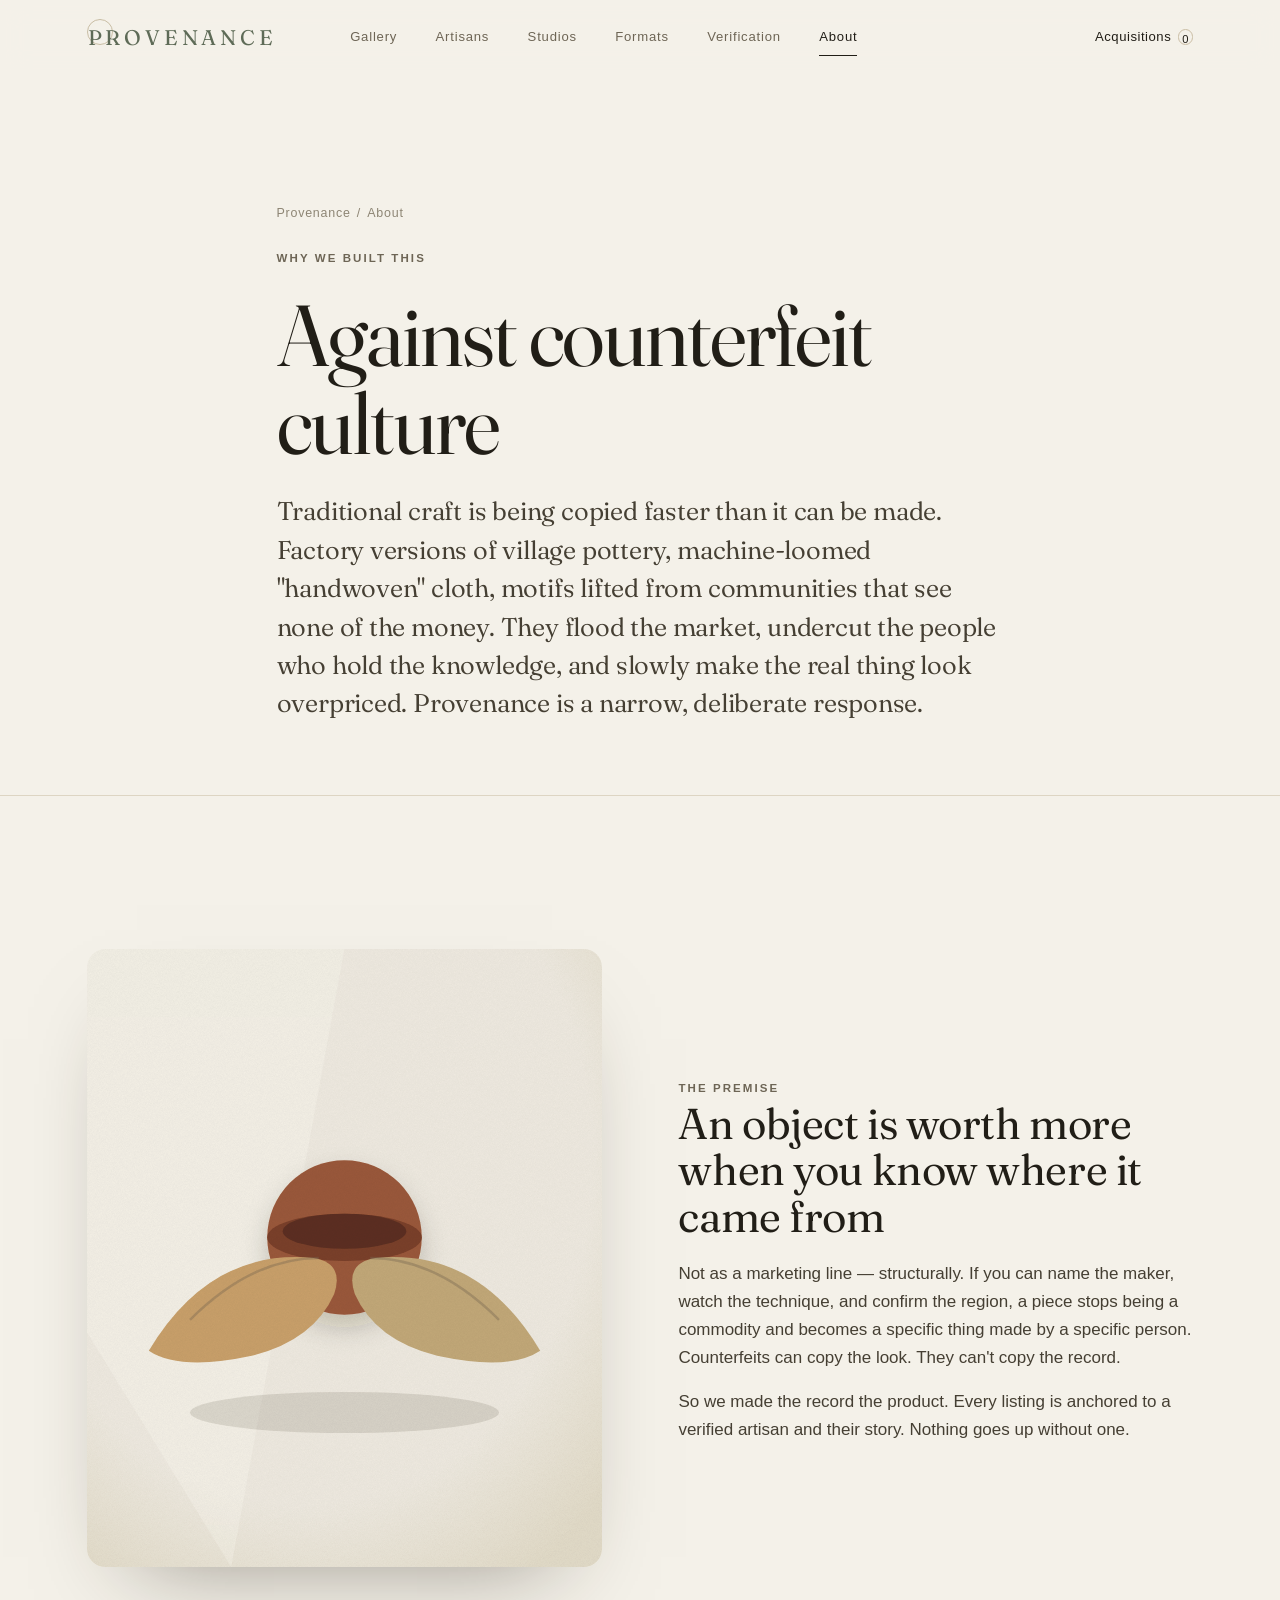
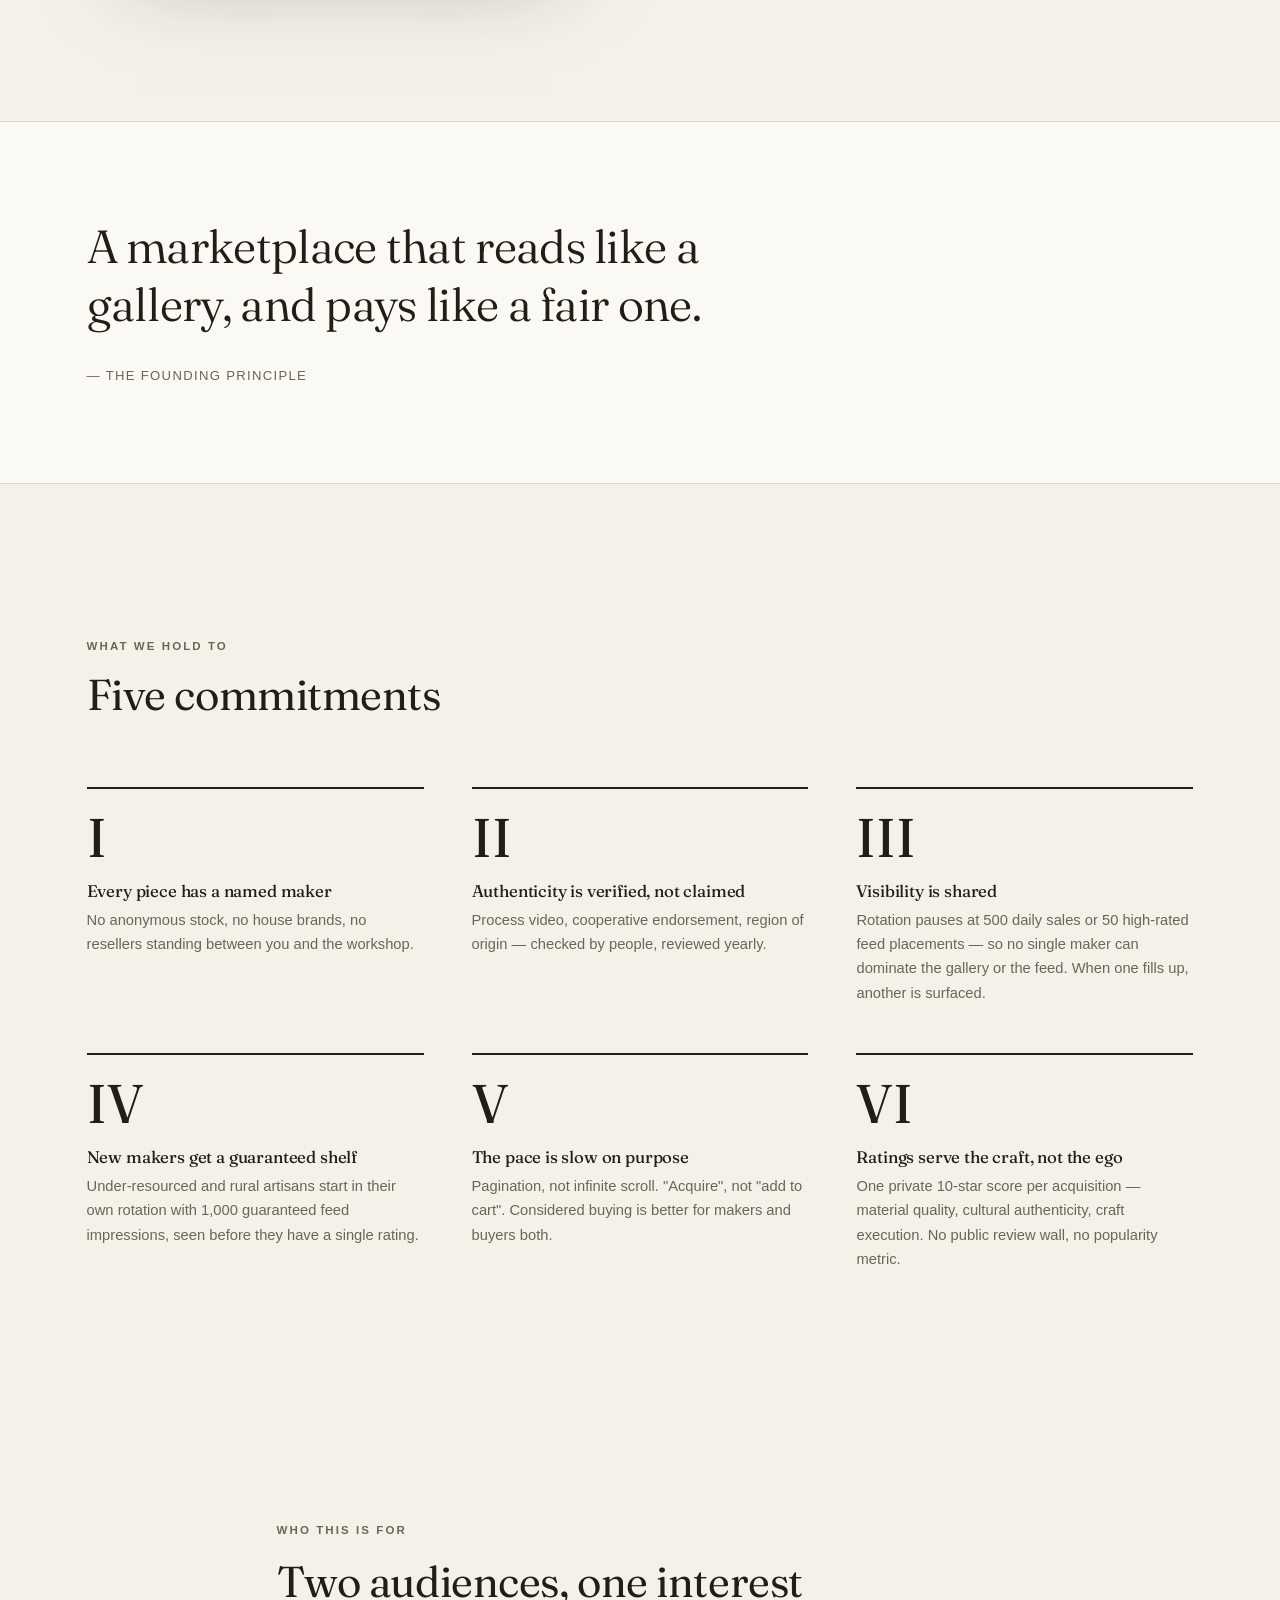
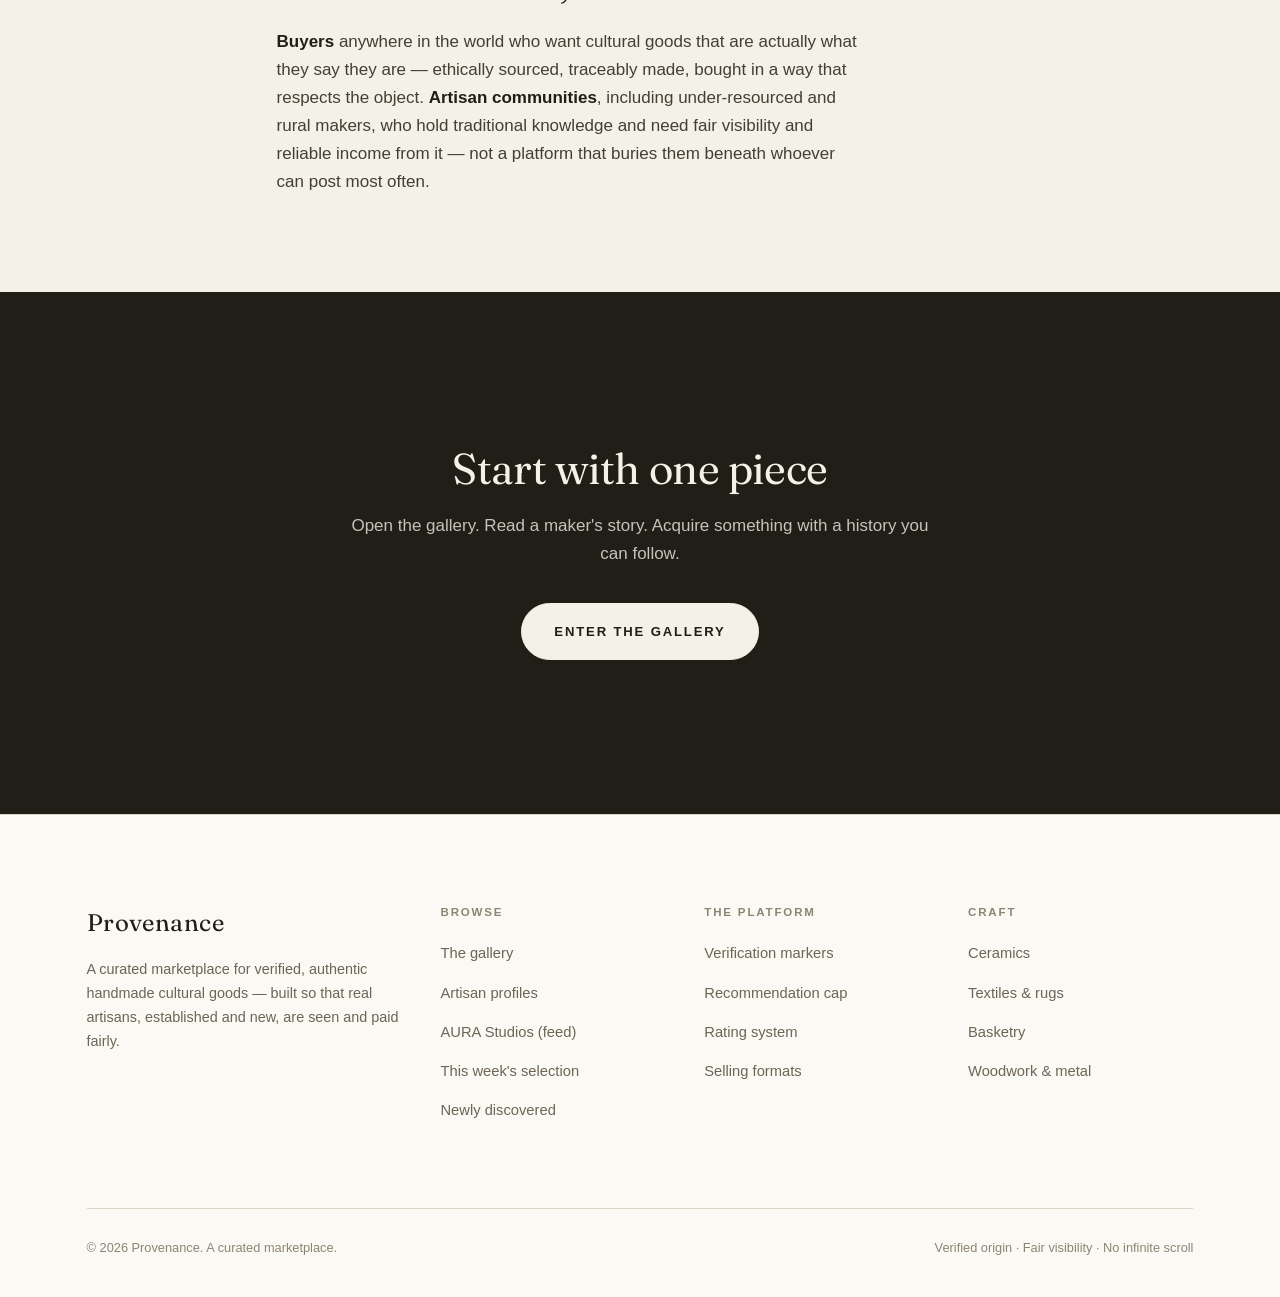
==== about.html @ 51b051fa "Provenance — a gallery of verified makers Curated, gallery-like marketplace for authentic handmade c" ====
<!DOCTYPE html>
<html lang="en">
<head>
<meta charset="utf-8">
<meta name="viewport" content="width=device-width, initial-scale=1">
<title>Why We Built This — Provenance</title>
<meta name="description" content="Provenance exists to protect cultural authenticity and give real artisans — established and under-resourced alike — fair visibility against a market flooded with counterfeit culture.">
<meta name="theme-color" content="#f4f1e9">
<link rel="icon" href="assets/img/favicon.svg" type="image/svg+xml">
<link rel="preconnect" href="https://fonts.googleapis.com">
<link rel="preconnect" href="https://fonts.gstatic.com" crossorigin>
<link href="https://fonts.googleapis.com/css2?family=Fraunces:ital,opsz,wght@0,9..144,300..520;1,9..144,300..460&display=swap" rel="stylesheet">
<link rel="stylesheet" href="assets/css/style.css">
<noscript><style>.reveal{opacity:1!important;transform:none!important}</style></noscript>
</head>
<body>
<a class="skip-link" href="#main">Skip to content</a>

<header class="site-header">
  <div class="wrap">
    <nav class="nav" data-open="false" aria-label="Primary">
      <a class="brand" href="index.html"><span class="mark">PROVENANCE</span></a>
      <div class="nav-links" id="nav-links">
        <a href="gallery.html">Gallery</a>
        <a href="artisan.html">Artisans</a>
        <a href="studios.html">Studios</a>
        <a href="formats.html">Formats</a>
        <a href="verification.html">Verification</a>
        <a href="about.html" aria-current="page">About</a>
      </div>
      <div style="display:flex;align-items:center;gap:1.1rem">
        <a class="nav-bag" href="gallery.html" aria-label="Your acquisitions"><span class="bag-label">Acquisitions</span> <span class="count">0</span></a>
        <button class="nav-toggle" aria-label="Open menu" aria-expanded="false" aria-controls="nav-links"><span></span><span></span><span></span></button>
      </div>
    </nav>
  </div>
</header>

<main id="main">

  <section class="page-intro">
    <div class="wrap wrap--narrow">
      <div class="breadcrumb"><a href="index.html">Provenance</a> <span>/</span> <span>About</span></div>
      <span class="eyebrow">Why we built this</span>
      <h1 class="display">Against counterfeit culture</h1>
      <p class="lede">Traditional craft is being copied faster than it can be made. Factory versions of village pottery, machine-loomed "handwoven" cloth, motifs lifted from communities that see none of the money. They flood the market, undercut the people who hold the knowledge, and slowly make the real thing look overpriced. Provenance is a narrow, deliberate response.</p>
    </div>
  </section>

  <hr class="rule">

  <section class="section">
    <div class="wrap">
      <div class="editorial">
        <div class="editorial-media reveal">
          <img src="assets/img/about-exchange.svg" alt="Two hands passing a finished vessel between them" width="1000" height="1200">
        </div>
        <div class="editorial-copy reveal" data-delay="1">
          <span class="eyebrow">The premise</span>
          <h2>An object is worth more when you know where it came from</h2>
          <p>Not as a marketing line — structurally. If you can name the maker, watch the technique, and confirm the region, a piece stops being a commodity and becomes a specific thing made by a specific person. Counterfeits can copy the look. They can't copy the record.</p>
          <p>So we made the record the product. Every listing is anchored to a verified artisan and their story. Nothing goes up without one.</p>
        </div>
      </div>
    </div>
  </section>

  <section class="section section--tight manifesto">
    <div class="wrap">
      <blockquote>A marketplace that reads like a gallery, and pays like a fair one.</blockquote>
      <div class="who">— The founding principle</div>
    </div>
  </section>

  <section class="section">
    <div class="wrap">
      <div class="section-head">
        <div><span class="eyebrow">What we hold to</span><h2>Five commitments</h2></div>
      </div>
      <div class="stat-grid">
        <div class="stat reveal"><div class="n">I</div><h4>Every piece has a named maker</h4><p>No anonymous stock, no house brands, no resellers standing between you and the workshop.</p></div>
        <div class="stat reveal" data-delay="1"><div class="n">II</div><h4>Authenticity is verified, not claimed</h4><p>Process video, cooperative endorsement, region of origin — checked by people, reviewed yearly.</p></div>
        <div class="stat reveal" data-delay="2"><div class="n">III</div><h4>Visibility is shared</h4><p>Rotation pauses at 500 daily sales or 50 high-rated feed placements — so no single maker can dominate the gallery or the feed. When one fills up, another is surfaced.</p></div>
        <div class="stat reveal"><div class="n">IV</div><h4>New makers get a guaranteed shelf</h4><p>Under-resourced and rural artisans start in their own rotation with 1,000 guaranteed feed impressions, seen before they have a single rating.</p></div>
        <div class="stat reveal" data-delay="1"><div class="n">V</div><h4>The pace is slow on purpose</h4><p>Pagination, not infinite scroll. "Acquire", not "add to cart". Considered buying is better for makers and buyers both.</p></div>
        <div class="stat reveal" data-delay="2"><div class="n">VI</div><h4>Ratings serve the craft, not the ego</h4><p>One private 10-star score per acquisition — material quality, cultural authenticity, craft execution. No public review wall, no popularity metric.</p></div>
      </div>
    </div>
  </section>

  <section class="section section--tight">
    <div class="wrap wrap--narrow">
      <span class="eyebrow" style="display:block;margin-bottom:1.2rem">Who this is for</span>
      <h2>Two audiences, one interest</h2>
      <p class="stack-lg" style="margin-top:1.4rem">
        <span><strong>Buyers</strong> anywhere in the world who want cultural goods that are actually what they say they are — ethically sourced, traceably made, bought in a way that respects the object.</span>
        <span><strong>Artisan communities</strong>, including under-resourced and rural makers, who hold traditional knowledge and need fair visibility and reliable income from it — not a platform that buries them beneath whoever can post most often.</span>
      </p>
    </div>
  </section>

  <section class="section cta-band">
    <div class="wrap wrap--narrow">
      <h2>Start with one piece</h2>
      <p>Open the gallery. Read a maker's story. Acquire something with a history you can follow.</p>
      <a class="btn" href="gallery.html">Enter the gallery</a>
    </div>
  </section>

</main>

<footer class="site-footer">
  <div class="wrap">
    <div class="footer-grid">
      <div>
        <span class="brand">Provenance</span>
        <p>A curated marketplace for verified, authentic handmade cultural goods — built so that real artisans, established and new, are seen and paid fairly.</p>
      </div>
      <div>
        <h5>Browse</h5>
        <ul>
          <li><a href="gallery.html">The gallery</a></li>
          <li><a href="artisan.html">Artisan profiles</a></li>
          <li><a href="studios.html">AURA Studios (feed)</a></li>
          <li><a href="index.html#exhibit">This week's selection</a></li>
          <li><a href="index.html">Newly discovered</a></li>
        </ul>
      </div>
      <div>
        <h5>The platform</h5>
        <ul>
          <li><a href="verification.html">Verification markers</a></li>
          <li><a href="verification.html#recommendation">Recommendation cap</a></li>
          <li><a href="verification.html#ratings">Rating system</a></li>
          <li><a href="formats.html">Selling formats</a></li>
        </ul>
      </div>
      <div>
        <h5>Craft</h5>
        <ul>
          <li><a href="gallery.html">Ceramics</a></li>
          <li><a href="gallery.html">Textiles &amp; rugs</a></li>
          <li><a href="gallery.html">Basketry</a></li>
          <li><a href="gallery.html">Woodwork &amp; metal</a></li>
        </ul>
      </div>
    </div>
    <div class="footer-base">
      <span>© <span data-year>2026</span> Provenance. A curated marketplace.</span>
      <span>Verified origin · Fair visibility · No infinite scroll</span>
    </div>
  </div>
</footer>

<script src="assets/js/data.js" defer></script>
<script src="assets/js/main.js" defer></script>
</body>
</html>
---- assets/css/style.css ----
/* =====================================================================
   PROVENANCE — a gallery of verified makers
   Design system. One stylesheet, no build step.
   Influences: Apple HIG (clarity, deference to content, depth),
   museum-shop / editorial print, muted natural materials.
   ===================================================================== */

/* ---------- Fonts ---------- */
/* Fraunces (display serif) + system sans for body/UI. */

/* ---------- Tokens ---------- */
:root {
  color-scheme: light;

  --paper:        #f4f1e9;
  --paper-2:      #eee9dd;
  --surface:      #fbf9f4;
  --surface-2:    #f7f4ec;

  --ink:          #211e17;
  --ink-soft:     #453f33;
  --muted:        #6d6555;
  --faint:        #8d8574;

  --line:         #ddd5c3;
  --line-strong:  #c8bda4;

  --clay:         #8a6a4d;   /* primary accent — used sparingly */
  --terracotta:   #9a583a;
  --sage:         #5e6b57;   /* verification marks */
  --gold:         #7c6a44;

  --focus:        #3a5a78;

  --shadow-sm:  0 1px 2px rgba(35,30,20,.06), 0 2px 8px rgba(35,30,20,.05);
  --shadow-lg:  0 24px 60px -32px rgba(40,32,20,.38);
  --shadow-img: 0 40px 90px -50px rgba(40,32,20,.5);

  --maxw: 1240px;
  --measure: 62ch;
  --gutter: clamp(20px, 5.2vw, 68px);
  --section: clamp(72px, 12vw, 160px);

  --serif: "Fraunces", "Iowan Old Style", "Palatino Linotype", Palatino, Georgia, "Times New Roman", serif;
  --sans: -apple-system, BlinkMacSystemFont, "Segoe UI", Roboto, Helvetica, Arial, sans-serif;

  --r-sm: 4px;
  --r-md: 10px;
  --r-lg: 18px;

  --ease: cubic-bezier(.22, 1, .36, 1);
  --dur: .6s;
}

@media (prefers-color-scheme: dark) {
  :root {
    color-scheme: dark;

    --paper:        #1a1712;
    --paper-2:      #201c15;
    --surface:      #242019;
    --surface-2:    #2a251d;

    --ink:          #ece4d3;
    --ink-soft:     #d3c9b3;
    --muted:        #a49a83;
    --faint:        #857c68;

    --line:         #38322708;
    --line:         #3b3428;
    --line-strong:  #4c4534;

    --clay:         #c19a76;
    --terracotta:   #cf8460;
    --sage:         #9db38f;
    --gold:         #c3ab7c;

    --focus:        #8fb4d4;

    --shadow-sm:  0 1px 2px rgba(0,0,0,.4);
    --shadow-lg:  0 24px 60px -32px rgba(0,0,0,.7);
    --shadow-img: 0 40px 90px -50px rgba(0,0,0,.75);
  }
}

/* ---------- Reset ---------- */
*, *::before, *::after { box-sizing: border-box; }
* { margin: 0; }
html {
  -webkit-text-size-adjust: 100%;
  scroll-behavior: smooth;
  overflow-x: clip; /* contain any wide child without making <body> a scroll container */
}
@media (prefers-reduced-motion: reduce) {
  html { scroll-behavior: auto; }
  *, *::before, *::after {
    animation-duration: .001ms !important;
    animation-iteration-count: 1 !important;
    transition-duration: .001ms !important;
  }
}

body {
  font-family: var(--sans);
  font-size: 1.0625rem;
  line-height: 1.65;
  color: var(--ink-soft);
  background: var(--paper);
  -webkit-font-smoothing: antialiased;
  text-rendering: optimizeLegibility;
}

img, svg, video { display: block; max-width: 100%; height: auto; }
a { color: inherit; text-decoration: none; }
button { font: inherit; color: inherit; cursor: pointer; background: none; border: none; }
ul, ol { list-style: none; padding: 0; }

::selection { background: var(--clay); color: var(--paper); }

:focus-visible {
  outline: 2px solid var(--focus);
  outline-offset: 3px;
  border-radius: 2px;
}

/* ---------- Typography ---------- */
h1, h2, h3, h4 {
  font-family: var(--serif);
  font-weight: 380;
  font-optical-sizing: auto;
  color: var(--ink);
  line-height: 1.08;
  letter-spacing: -0.01em;
  font-variation-settings: "SOFT" 0, "WONK" 0;
}

.display {
  font-size: clamp(2.6rem, 7vw, 5.4rem);
  line-height: 1.02;
  letter-spacing: -0.022em;
}
h1 { font-size: clamp(2.1rem, 5vw, 3.6rem); }
h2 { font-size: clamp(1.7rem, 3.6vw, 2.7rem); }
h3 { font-size: clamp(1.2rem, 2vw, 1.5rem); letter-spacing: -0.005em; }
h4 { font-size: 1.05rem; font-weight: 440; }

p { max-width: var(--measure); }
strong { font-weight: 600; color: var(--ink); }
em { font-style: italic; }

.lede {
  font-family: var(--serif);
  font-size: clamp(1.2rem, 2.3vw, 1.6rem);
  line-height: 1.5;
  color: var(--ink-soft);
  font-weight: 360;
  letter-spacing: -0.008em;
}

.eyebrow {
  font-family: var(--sans);
  font-size: .72rem;
  font-weight: 600;
  letter-spacing: 0.18em;
  text-transform: uppercase;
  color: var(--muted);
}

.serif-note {
  font-family: var(--serif);
  font-style: italic;
  font-size: 1.15rem;
  color: var(--muted);
}

/* ---------- Layout ---------- */
.wrap {
  width: 100%;
  max-width: var(--maxw);
  margin-inline: auto;
  padding-inline: var(--gutter);
}
.wrap--narrow { max-width: 860px; }
.wrap--wide { max-width: 1440px; }

.section { padding-block: var(--section); }
.section--tight { padding-block: clamp(48px, 8vw, 96px); }
.rule { height: 1px; background: var(--line); border: 0; }

.section-head {
  display: flex;
  align-items: flex-end;
  justify-content: space-between;
  gap: 2rem;
  flex-wrap: wrap;
  margin-bottom: clamp(36px, 6vw, 68px);
}
.section-head p { color: var(--muted); max-width: 42ch; }
.section-head .eyebrow { display: block; margin-bottom: 1rem; }

/* ---------- Links & buttons ---------- */
.link {
  display: inline-flex;
  align-items: center;
  gap: .55em;
  font-weight: 500;
  color: var(--ink);
  padding-bottom: 2px;
  border-bottom: 1px solid var(--line-strong);
  transition: border-color var(--dur) var(--ease), gap var(--dur) var(--ease);
}
.link:hover { border-color: var(--ink); gap: .85em; }
.link .arrow { transition: transform var(--dur) var(--ease); }
.link:hover .arrow { transform: translateX(3px); }

.btn {
  display: inline-flex;
  align-items: center;
  justify-content: center;
  gap: .6em;
  padding: 1.05rem 2rem;
  font-family: var(--sans);
  font-size: .82rem;
  font-weight: 600;
  letter-spacing: 0.14em;
  text-transform: uppercase;
  color: var(--paper);
  background: var(--ink);
  border: 1px solid var(--ink);
  border-radius: 999px;
  transition: transform var(--dur) var(--ease), background-color var(--dur) var(--ease), color var(--dur) var(--ease);
}
.btn:hover { transform: translateY(-2px); background: var(--clay); border-color: var(--clay); }
.btn:active { transform: translateY(0); }
.btn--ghost {
  color: var(--ink);
  background: transparent;
  border-color: var(--line-strong);
}
.btn--ghost:hover { color: var(--ink); background: transparent; border-color: var(--ink); }
.btn--block { display: flex; width: 100%; }

/* ---------- Header ---------- */
.site-header {
  position: sticky;
  top: 0;
  z-index: 100;
  background: color-mix(in srgb, var(--paper) 82%, transparent);
  backdrop-filter: saturate(1.4) blur(14px);
  -webkit-backdrop-filter: saturate(1.4) blur(14px);
  border-bottom: 1px solid transparent;
  transition: border-color .4s var(--ease), background-color .4s var(--ease);
}
.site-header.is-scrolled { border-color: var(--line); }
.nav {
  display: flex;
  align-items: center;
  justify-content: space-between;
  gap: 2rem;
  height: 74px;
}
.brand {
  font-family: var(--serif);
  font-size: 1.32rem;
  letter-spacing: 0.02em;
  color: var(--ink);
  font-weight: 400;
  white-space: nowrap;
}
.brand .mark { letter-spacing: 0.18em; }
.nav-links {
  display: flex;
  align-items: center;
  gap: clamp(1.2rem, 3vw, 2.6rem);
}
.nav-links a {
  font-size: .82rem;
  font-weight: 500;
  letter-spacing: 0.06em;
  color: var(--muted);
  padding: .4rem 0;
  position: relative;
  transition: color .3s var(--ease);
}
.nav-links a::after {
  content: "";
  position: absolute;
  left: 0; right: 0; bottom: -2px;
  height: 1px;
  background: var(--ink);
  transform: scaleX(0);
  transform-origin: left;
  transition: transform .4s var(--ease);
}
.nav-links a:hover { color: var(--ink); }
.nav-links a:hover::after,
.nav-links a[aria-current="page"]::after { transform: scaleX(1); }
.nav-links a[aria-current="page"] { color: var(--ink); }

.nav-bag {
  display: inline-flex;
  align-items: center;
  gap: .5em;
  font-size: .82rem;
  font-weight: 500;
  letter-spacing: 0.04em;
  color: var(--ink);
  white-space: nowrap;
}
.nav-bag .count {
  font-variant-numeric: tabular-nums;
  min-width: 1.4em;
  height: 1.4em;
  display: inline-grid;
  place-items: center;
  font-size: .7rem;
  border: 1px solid var(--line-strong);
  border-radius: 999px;
  padding: 0 .3em;
}
.nav-toggle { display: none; }
.bag-label { display: inline; }

@media (max-width: 860px) {
  .nav { height: 64px; }
  .brand { font-size: 1.05rem; }
  .brand .mark { letter-spacing: 0.1em; }
  .bag-label { display: none; }
  .nav-bag { gap: 0; }
  .nav-bag .count { border-color: var(--line-strong); }

  .nav-toggle {
    display: inline-flex;
    flex-direction: column;
    gap: 5px;
    padding: 10px;
    margin-right: -10px;
  }
  .nav-toggle span {
    width: 22px; height: 1.5px; background: var(--ink);
    transition: transform .4s var(--ease), opacity .3s var(--ease);
  }
  .nav[data-open="true"] .nav-toggle span:nth-child(1) { transform: translateY(6.5px) rotate(45deg); }
  .nav[data-open="true"] .nav-toggle span:nth-child(2) { opacity: 0; }
  .nav[data-open="true"] .nav-toggle span:nth-child(3) { transform: translateY(-6.5px) rotate(-45deg); }

  .nav-links {
    position: fixed;
    inset: 64px 0 auto 0;
    flex-direction: column;
    align-items: flex-start;
    gap: 0;
    background: var(--paper);
    border-bottom: 1px solid var(--line);
    padding: 1rem var(--gutter) 2rem;
    transform: translateY(-12px);
    opacity: 0;
    pointer-events: none;
    transition: transform .45s var(--ease), opacity .35s var(--ease);
  }
  .nav[data-open="true"] .nav-links { transform: translateY(0); opacity: 1; pointer-events: auto; }
  .nav-links a { font-size: 1.35rem; font-family: var(--serif); padding: .9rem 0; width: 100%; border-bottom: 1px solid var(--line); }
  .nav-links a::after { display: none; }
}

/* ---------- Hero ---------- */
.hero {
  position: relative;
  padding-block: clamp(60px, 12vw, 140px) var(--section);
}
.hero-grid {
  display: grid;
  grid-template-columns: 1.05fr .95fr;
  gap: clamp(2rem, 6vw, 5rem);
  align-items: center;
}
.hero-copy .eyebrow { margin-bottom: 1.6rem; display: block; }
.hero-copy .lede { margin-top: 1.8rem; }
.hero-actions { margin-top: 2.6rem; display: flex; gap: 1rem; flex-wrap: wrap; }
.hero-figure {
  position: relative;
  border-radius: var(--r-lg);
  overflow: hidden;
  box-shadow: var(--shadow-img);
  background: var(--surface);
  aspect-ratio: 4 / 5;
}
.hero-figure img { width: 100%; height: 100%; object-fit: cover; }
.hero-figure figcaption {
  position: absolute;
  left: 0; right: 0; bottom: 0;
  padding: 2.4rem 1.6rem 1.4rem;
  font-size: .78rem;
  letter-spacing: 0.04em;
  color: #f4f1e9;
  background: linear-gradient(to top, rgba(20,16,10,.66), transparent);
}
@media (max-width: 900px) {
  .hero-grid { grid-template-columns: 1fr; }
  .hero-figure { aspect-ratio: 3 / 3.4; max-height: 70vh; }
}

/* ---------- Piece grid (gallery) ---------- */
.piece-grid {
  display: grid;
  grid-template-columns: repeat(3, 1fr);
  gap: clamp(2rem, 4vw, 3.6rem) clamp(1.6rem, 3vw, 2.8rem);
}
.piece-grid--two { grid-template-columns: repeat(2, 1fr); gap: clamp(2.4rem, 5vw, 4.4rem); }
@media (max-width: 900px) { .piece-grid { grid-template-columns: repeat(2, 1fr); } }
@media (max-width: 560px) { .piece-grid, .piece-grid--two { grid-template-columns: 1fr; } }

.piece {
  display: flex;
  flex-direction: column;
}
.piece-media {
  position: relative;
  aspect-ratio: 4 / 5;
  border-radius: var(--r-md);
  overflow: hidden;
  background: var(--surface);
  box-shadow: var(--shadow-sm);
}
.piece-media img {
  width: 100%; height: 100%;
  object-fit: cover;
  transition: transform 1.2s var(--ease);
}
.piece:hover .piece-media img { transform: scale(1.04); }
.piece-media .marks {
  position: absolute;
  top: .9rem; left: .9rem;
  display: flex; gap: .4rem;
}
.piece-body { padding-top: 1.15rem; }
.piece-maker {
  font-size: .76rem;
  letter-spacing: 0.1em;
  text-transform: uppercase;
  color: var(--muted);
  display: flex; align-items: center; gap: .5em;
  flex-wrap: wrap;
}
.piece-maker .dot { width: 3px; height: 3px; border-radius: 50%; background: var(--line-strong); }
.piece-title {
  font-family: var(--serif);
  font-size: 1.28rem;
  color: var(--ink);
  margin-top: .5rem;
  line-height: 1.2;
}
.piece-meta {
  margin-top: .55rem;
  display: flex;
  align-items: baseline;
  justify-content: space-between;
  gap: 1rem;
  font-size: .9rem;
  color: var(--muted);
}
.piece-price { font-variant-numeric: tabular-nums; color: var(--ink-soft); }
.piece-format {
  font-size: .72rem;
  letter-spacing: 0.08em;
  text-transform: uppercase;
  color: var(--faint);
}

/* ---------- Verification marks ---------- */
.mark {
  --m: 26px;
  width: var(--m); height: var(--m);
  display: inline-grid;
  place-items: center;
  border-radius: 50%;
  background: color-mix(in srgb, var(--paper) 88%, transparent);
  backdrop-filter: blur(4px);
  border: 1px solid var(--line-strong);
  color: var(--sage);
}
.mark svg { width: 13px; height: 13px; }
.mark--inline {
  --m: 30px;
  background: var(--surface);
}

.mark-legend { display: grid; gap: 1.4rem; }
.mark-legend li {
  display: grid;
  grid-template-columns: 34px 1fr;
  gap: 1rem;
  align-items: start;
}
.mark-legend .mark { --m: 34px; }
.mark-legend h4 { color: var(--ink); margin-bottom: .2rem; }
.mark-legend p { font-size: .95rem; color: var(--muted); }

/* ---------- Artisan cards (Newly Discovered) ---------- */
.discover-row {
  display: grid;
  grid-auto-flow: column;
  grid-auto-columns: minmax(220px, 1fr);
  gap: 1.6rem;
  overflow-x: auto;
  scroll-snap-type: x mandatory;
  padding-bottom: 1rem;
  margin-inline: calc(var(--gutter) * -1);
  padding-inline: var(--gutter);
  scrollbar-width: thin;
}
.discover-row::-webkit-scrollbar { height: 3px; }
.discover-row::-webkit-scrollbar-thumb { background: var(--line-strong); }
@media (min-width: 1100px) {
  .discover-row {
    grid-auto-flow: row;
    grid-template-columns: repeat(5, 1fr);
    overflow: visible;
    margin-inline: 0;
    padding-inline: 0;
  }
}
.maker-card { scroll-snap-align: start; }
.maker-portrait {
  aspect-ratio: 1 / 1;
  border-radius: 50%;
  overflow: hidden;
  background: var(--surface);
  box-shadow: var(--shadow-sm);
  margin-bottom: 1rem;
}
.maker-portrait img { width: 100%; height: 100%; object-fit: cover; }
.maker-card h4 { color: var(--ink); font-size: 1.1rem; }
.maker-card .place {
  font-size: .78rem;
  letter-spacing: 0.08em;
  text-transform: uppercase;
  color: var(--muted);
  margin-top: .3rem;
}
.maker-card .craft { font-size: .92rem; color: var(--muted); margin-top: .5rem; }

/* ---------- Pagination ---------- */
.pager {
  margin-top: clamp(48px, 8vw, 88px);
  display: flex;
  align-items: center;
  justify-content: center;
  gap: .4rem;
}
.pager button, .pager .ellipsis {
  min-width: 44px; height: 44px;
  display: inline-grid; place-items: center;
  font-size: .9rem;
  font-variant-numeric: tabular-nums;
  color: var(--muted);
  border-radius: 999px;
  border: 1px solid transparent;
  transition: color .3s var(--ease), border-color .3s var(--ease), background-color .3s var(--ease);
}
.pager button:hover { color: var(--ink); border-color: var(--line-strong); }
.pager button[aria-current="true"] {
  color: var(--ink);
  border-color: var(--ink);
}
.pager button[disabled] { opacity: .32; cursor: not-allowed; }
.pager .edge { letter-spacing: 0.1em; text-transform: uppercase; font-size: .74rem; padding-inline: 1rem; }

/* ---------- Editorial blocks ---------- */
.editorial {
  display: grid;
  grid-template-columns: 1fr 1fr;
  gap: clamp(2rem, 6vw, 5rem);
  align-items: center;
}
.editorial--reverse .editorial-media { order: 2; }
@media (max-width: 860px) {
  .editorial { grid-template-columns: 1fr; }
  .editorial--reverse .editorial-media { order: 0; }
}
.editorial-media {
  border-radius: var(--r-lg);
  overflow: hidden;
  box-shadow: var(--shadow-img);
  aspect-ratio: 5 / 6;
  background: var(--surface);
}
.editorial-media img { width: 100%; height: 100%; object-fit: cover; }
.editorial-copy h2 { margin-bottom: 1.2rem; }
.editorial-copy p + p { margin-top: 1rem; }
.editorial-copy .link { margin-top: 1.8rem; }

/* ---------- Manifesto / quote ---------- */
.manifesto {
  background: var(--surface);
  border-block: 1px solid var(--line);
}
.manifesto blockquote {
  font-family: var(--serif);
  font-size: clamp(1.6rem, 4vw, 2.9rem);
  line-height: 1.24;
  letter-spacing: -0.015em;
  color: var(--ink);
  font-weight: 340;
  max-width: 22ch;
}
.manifesto .who { margin-top: 2rem; font-size: .82rem; letter-spacing: 0.1em; text-transform: uppercase; color: var(--muted); }

/* ---------- Product page ---------- */
.product {
  display: grid;
  grid-template-columns: 1.1fr .9fr;
  gap: clamp(2rem, 6vw, 5rem);
  align-items: start;
}
@media (max-width: 940px) { .product { grid-template-columns: 1fr; } }

.product-gallery { display: grid; gap: 1rem; position: sticky; top: 100px; }
@media (max-width: 940px) { .product-gallery { position: static; } }
.product-gallery .frame {
  border-radius: var(--r-md);
  overflow: hidden;
  background: var(--surface);
  box-shadow: var(--shadow-sm);
  aspect-ratio: 4 / 5;
}
.product-gallery .thumbs {
  display: grid;
  grid-template-columns: repeat(4, 1fr);
  gap: 1rem;
}
.product-gallery .thumbs button {
  border-radius: var(--r-sm);
  overflow: hidden;
  aspect-ratio: 1/1;
  background: var(--surface);
  border: 1px solid var(--line);
  opacity: .6;
  transition: opacity .3s var(--ease), border-color .3s var(--ease);
}
.product-gallery .thumbs button[aria-current="true"] { opacity: 1; border-color: var(--ink); }

.product-info .eyebrow { display:block; margin-bottom: 1rem; }
.product-info h1 { margin-bottom: 1rem; }
.product-price {
  font-family: var(--serif);
  font-size: 1.5rem;
  color: var(--ink);
  font-variant-numeric: tabular-nums;
}
.product-desc { margin-top: 1.6rem; color: var(--muted); }
.product-desc p + p { margin-top: 1rem; }

.acquire {
  margin-top: 2rem;
  padding: 1.6rem;
  border: 1px solid var(--line);
  border-radius: var(--r-md);
  background: var(--surface);
}
.acquire .note {
  margin-top: 1rem;
  font-size: .82rem;
  color: var(--faint);
  text-align: center;
  letter-spacing: 0.02em;
}

.spec-list {
  margin-top: 2rem;
  border-top: 1px solid var(--line);
}
.spec-list div {
  display: flex;
  justify-content: space-between;
  gap: 1.5rem;
  padding: .95rem 0;
  border-bottom: 1px solid var(--line);
  font-size: .92rem;
}
.spec-list dt { color: var(--faint); letter-spacing: 0.04em; }
.spec-list dd { color: var(--ink-soft); text-align: right; }

/* ---------- Maker's card ---------- */
.makers-card {
  margin-top: 2rem;
  display: grid;
  grid-template-columns: 84px 1fr;
  gap: 1.2rem;
  align-items: center;
  padding: 1.4rem;
  border: 1px solid var(--line);
  border-radius: var(--r-md);
  transition: border-color .4s var(--ease), transform .4s var(--ease);
}
.makers-card:hover { border-color: var(--line-strong); transform: translateY(-2px); }
.makers-card .avatar {
  width: 84px; height: 84px;
  border-radius: 50%;
  overflow: hidden;
  background: var(--surface);
}
.makers-card .avatar img { width: 100%; height: 100%; object-fit: cover; }
.makers-card .k {
  font-size: .7rem; letter-spacing: 0.14em; text-transform: uppercase; color: var(--faint);
}
.makers-card h3 { font-size: 1.2rem; margin: .15rem 0 .3rem; }
.makers-card .sub { font-size: .88rem; color: var(--muted); }
.makers-card .arrow-link { margin-top: .5rem; font-size: .8rem; }

/* ---------- Artisan profile ---------- */
.artisan-hero {
  display: grid;
  grid-template-columns: .8fr 1.2fr;
  gap: clamp(2rem, 6vw, 5rem);
  align-items: center;
}
@media (max-width: 860px) { .artisan-hero { grid-template-columns: 1fr; } }
.artisan-hero .portrait {
  border-radius: var(--r-lg);
  overflow: hidden;
  aspect-ratio: 4/5;
  box-shadow: var(--shadow-img);
  background: var(--surface);
}
.artisan-hero .portrait img { width: 100%; height: 100%; object-fit: cover; }
.artisan-hero h1 { margin: 1rem 0; }
.artisan-hero .region {
  font-size: .8rem; letter-spacing: 0.14em; text-transform: uppercase; color: var(--muted);
  display: flex; align-items: center; gap: .6em;
}
.artisan-hero .marks-inline { margin-top: 1.6rem; display: flex; gap: .6rem; }

.story {
  columns: 2;
  column-gap: clamp(2rem, 5vw, 4rem);
}
.story p { max-width: none; break-inside: avoid; }
.story p + p { margin-top: 1rem; }
.story p:first-child::first-letter {
  font-family: var(--serif);
  font-size: 3.4em;
  float: left;
  line-height: .8;
  padding: .1em .1em 0 0;
  color: var(--clay);
}
@media (max-width: 700px) { .story { columns: 1; } }

.process-strip {
  display: grid;
  grid-template-columns: repeat(4, 1fr);
  gap: 1rem;
}
@media (max-width: 700px) { .process-strip { grid-template-columns: repeat(2, 1fr); } }
.process-strip figure {
  border-radius: var(--r-sm);
  overflow: hidden;
  background: var(--surface);
  aspect-ratio: 3/4;
  box-shadow: var(--shadow-sm);
}
.process-strip img { width: 100%; height: 100%; object-fit: cover; }

.video-frame {
  position: relative;
  border-radius: var(--r-lg);
  overflow: hidden;
  aspect-ratio: 16/9;
  background: var(--surface);
  box-shadow: var(--shadow-img);
  display: grid;
  place-items: center;
}
.video-frame img { position: absolute; inset: 0; width: 100%; height: 100%; object-fit: cover; }
.video-frame .play {
  position: relative;
  width: 76px; height: 76px;
  border-radius: 50%;
  background: color-mix(in srgb, var(--paper) 90%, transparent);
  backdrop-filter: blur(6px);
  display: grid; place-items: center;
  border: 1px solid rgba(255,255,255,.4);
  transition: transform .4s var(--ease);
}
.video-frame:hover .play { transform: scale(1.08); }
.video-frame .play svg { width: 22px; height: 22px; margin-left: 3px; color: var(--ink); }
.video-frame .cap {
  position: absolute; left: 1.4rem; bottom: 1.2rem;
  font-size: .76rem; letter-spacing: 0.08em; text-transform: uppercase;
  color: #f4f1e9;
}

/* ---------- Formats ---------- */
.format-list { display: grid; gap: clamp(2rem, 5vw, 3.4rem); }
.format-row {
  display: grid;
  grid-template-columns: 96px 1fr auto;
  gap: 2rem;
  align-items: center;
  padding: clamp(1.6rem, 4vw, 2.6rem) 0;
  border-top: 1px solid var(--line);
}
.format-row:last-child { border-bottom: 1px solid var(--line); }
@media (max-width: 760px) {
  .format-row { grid-template-columns: 1fr; gap: 1rem; }
}
.format-row .num {
  font-family: var(--serif);
  font-size: 2.4rem;
  color: var(--line-strong);
  font-variant-numeric: tabular-nums;
}
.format-row h3 { margin-bottom: .5rem; }
.format-row p { color: var(--muted); font-size: .96rem; }
.format-row .tag {
  font-size: .72rem; letter-spacing: 0.1em; text-transform: uppercase;
  color: var(--sage);
  white-space: nowrap;
}

/* ---------- Filters ---------- */
.filters {
  display: flex;
  gap: .6rem;
  flex-wrap: wrap;
  align-items: center;
}
.filters .chip {
  font-size: .78rem;
  letter-spacing: 0.06em;
  padding: .55rem 1.05rem;
  border-radius: 999px;
  border: 1px solid var(--line-strong);
  color: var(--muted);
  transition: color .3s var(--ease), border-color .3s var(--ease), background-color .3s var(--ease);
}
.filters .chip:hover { color: var(--ink); border-color: var(--ink); }
.filters .chip[aria-pressed="true"] { color: var(--paper); background: var(--ink); border-color: var(--ink); }

/* ---------- Stat / cap explainer ---------- */
.stat-grid {
  display: grid;
  grid-template-columns: repeat(3, 1fr);
  gap: clamp(1.6rem, 4vw, 3rem);
}
@media (max-width: 760px) { .stat-grid { grid-template-columns: 1fr; } }
.stat {
  border-top: 2px solid var(--ink);
  padding-top: 1.4rem;
}
.stat .n {
  font-family: var(--serif);
  font-size: clamp(2.4rem, 5vw, 3.4rem);
  color: var(--ink);
  line-height: 1;
  font-variant-numeric: tabular-nums;
}
.stat h4 { margin: 1rem 0 .5rem; }
.stat p { font-size: .92rem; color: var(--muted); }

/* ---------- Cap meter (recommendation logic) ---------- */
.cap-meter {
  margin-top: 1.4rem;
  height: 8px;
  border-radius: 999px;
  background: var(--paper-2);
  overflow: hidden;
  border: 1px solid var(--line);
}
.cap-meter i {
  display: block;
  height: 100%;
  width: 62%;
  background: linear-gradient(90deg, var(--sage), var(--clay));
  border-radius: 999px;
}
.cap-row {
  display: flex; justify-content: space-between;
  font-size: .78rem; color: var(--faint);
  margin-top: .6rem;
  letter-spacing: 0.04em;
}

/* ---------- CTA band ---------- */
.cta-band {
  text-align: center;
  background: var(--ink);
  color: var(--paper);
}
.cta-band h2 { color: var(--paper); margin-bottom: 1.2rem; }
.cta-band p { color: color-mix(in srgb, var(--paper) 78%, transparent); margin: 0 auto 2.2rem; }
.cta-band .btn { background: var(--paper); color: var(--ink); border-color: var(--paper); }
.cta-band .btn:hover { background: var(--clay); color: var(--paper); border-color: var(--clay); }

/* ---------- Footer ---------- */
.site-footer {
  border-top: 1px solid var(--line);
  padding-block: clamp(48px, 8vw, 88px) 2.4rem;
  background: var(--surface);
}
.footer-grid {
  display: grid;
  grid-template-columns: 1.4fr 1fr 1fr 1fr;
  gap: 2.4rem;
}
@media (max-width: 860px) { .footer-grid { grid-template-columns: 1fr 1fr; } }
@media (max-width: 480px) { .footer-grid { grid-template-columns: 1fr; } }
.site-footer .brand { font-size: 1.5rem; }
.site-footer p { font-size: .9rem; color: var(--muted); margin-top: 1rem; }
.site-footer h5 {
  font-family: var(--sans);
  font-size: .72rem;
  letter-spacing: 0.16em;
  text-transform: uppercase;
  color: var(--faint);
  margin-bottom: 1.1rem;
}
.site-footer li { margin-bottom: .7rem; }
.site-footer li a { font-size: .92rem; color: var(--muted); transition: color .3s var(--ease); }
.site-footer li a:hover { color: var(--ink); }
.footer-base {
  margin-top: clamp(40px, 7vw, 72px);
  padding-top: 1.8rem;
  border-top: 1px solid var(--line);
  display: flex;
  justify-content: space-between;
  gap: 1rem;
  flex-wrap: wrap;
  font-size: .8rem;
  color: var(--faint);
}

/* ---------- Reveal on scroll ---------- */
.reveal {
  opacity: 0;
  transform: translateY(18px);
  transition: opacity .7s var(--ease), transform .7s var(--ease);
}
.reveal.is-in { opacity: 1; transform: none; }
.reveal[data-delay="1"] { transition-delay: .08s; }
.reveal[data-delay="2"] { transition-delay: .16s; }
.reveal[data-delay="3"] { transition-delay: .24s; }
.reveal[data-delay="4"] { transition-delay: .32s; }
@media (prefers-reduced-motion: reduce) {
  .reveal { opacity: 1; transform: none; }
}

/* ---------- Page intro ---------- */
.page-intro { padding-block: clamp(64px, 12vw, 128px) clamp(40px, 7vw, 72px); }
.page-intro .eyebrow { display: block; margin-bottom: 1.4rem; }
.page-intro .lede { margin-top: 1.6rem; }
.breadcrumb {
  font-size: .78rem;
  letter-spacing: 0.06em;
  color: var(--faint);
  margin-bottom: 1.6rem;
  display: flex; gap: .5em; align-items: center;
}
.breadcrumb a:hover { color: var(--ink); }

/* ---------- Utilities ---------- */
.center { text-align: center; }
.mt-0 { margin-top: 0; }
.stack > * + * { margin-top: 1rem; }
.stack-lg > * + * { margin-top: 1.8rem; }
.muted { color: var(--muted); }
.visually-hidden {
  position: absolute !important;
  width: 1px; height: 1px;
  padding: 0; margin: -1px;
  overflow: hidden; clip: rect(0 0 0 0); white-space: nowrap; border: 0;
}
.skip-link {
  position: absolute;
  left: 1rem; top: -3rem;
  background: var(--ink); color: var(--paper);
  padding: .6rem 1rem; border-radius: var(--r-sm);
  z-index: 200;
  transition: top .3s var(--ease);
}
.skip-link:focus { top: 1rem; }

/* =====================================================================
   AURA STUDIOS — short-form vertical feed
   A full-screen, scroll-snapped feed of process films. Bounded, not
   infinite. Calm by construction: ambient audio only, no vanity metrics.
   ===================================================================== */
.studios {
  --reel-max: 480px;
  background: #14110c;
  color: #f4f1e9;
  min-height: 100dvh;
}
.studios .studio-bar {
  position: fixed;
  top: 0; left: 0; right: 0;
  z-index: 50;
  display: flex;
  align-items: center;
  justify-content: space-between;
  gap: 1rem;
  padding: 1rem clamp(16px, 4vw, 32px);
  background: linear-gradient(to bottom, rgba(10,8,5,.6), transparent);
  pointer-events: none;
}
.studios .studio-bar > * { pointer-events: auto; }
.studios .studio-brand {
  font-family: var(--serif);
  font-size: 1rem;
  letter-spacing: 0.14em;
  color: #f4f1e9;
  display: inline-flex;
  align-items: center;
  gap: .7em;
}
.studios .studio-brand .tiny {
  font-family: var(--sans);
  font-size: .62rem;
  letter-spacing: 0.22em;
  color: rgba(244,241,233,.6);
  border: 1px solid rgba(244,241,233,.3);
  border-radius: 999px;
  padding: .2em .6em;
}
.studios .exit {
  font-size: .74rem;
  letter-spacing: 0.1em;
  text-transform: uppercase;
  color: rgba(244,241,233,.75);
  display: inline-flex;
  align-items: center;
  gap: .5em;
}
.studios .exit:hover { color: #f4f1e9; }

.audio-toggle {
  display: inline-flex;
  align-items: center;
  gap: .6em;
  font-size: .7rem;
  letter-spacing: 0.1em;
  text-transform: uppercase;
  color: rgba(244,241,233,.8);
  background: rgba(244,241,233,.08);
  border: 1px solid rgba(244,241,233,.2);
  border-radius: 999px;
  padding: .5em .9em;
  backdrop-filter: blur(8px);
}
.audio-toggle .eq {
  display: inline-flex;
  align-items: flex-end;
  gap: 2px;
  height: 12px;
}
.audio-toggle .eq i {
  width: 2px;
  background: currentColor;
  height: 40%;
  animation: eq 1.1s ease-in-out infinite;
}
.audio-toggle .eq i:nth-child(2) { animation-delay: .2s; height: 90%; }
.audio-toggle .eq i:nth-child(3) { animation-delay: .4s; height: 60%; }
.audio-toggle .eq i:nth-child(4) { animation-delay: .1s; height: 75%; }
.audio-toggle[aria-pressed="false"] .eq i { animation-play-state: paused; height: 30%; opacity: .5; }
@keyframes eq { 0%,100% { height: 30%; } 50% { height: 100%; } }
@media (prefers-reduced-motion: reduce) { .audio-toggle .eq i { animation: none; } }

.reel-track {
  height: 100dvh;
  overflow-y: scroll;
  scroll-snap-type: y mandatory;
  scrollbar-width: none;
}
.reel-track::-webkit-scrollbar { display: none; }

.reel {
  position: relative;
  height: 100dvh;
  scroll-snap-align: start;
  scroll-snap-stop: always;
  display: flex;
  align-items: flex-end;
  justify-content: center;
  overflow: hidden;
}
.reel-media {
  position: absolute;
  inset: 0;
  width: 100%;
  height: 100%;
}
.reel-media img {
  width: 100%;
  height: 100%;
  object-fit: cover;
  transform: scale(1.06);
  animation: kenburns 24s ease-in-out infinite alternate;
}
.reel:nth-child(even) .reel-media img { animation-direction: alternate-reverse; }
@keyframes kenburns {
  from { transform: scale(1.05) translate3d(-1%, -1%, 0); }
  to   { transform: scale(1.14) translate3d(1.5%, 1.5%, 0); }
}
@media (prefers-reduced-motion: reduce) {
  .reel-media img { animation: none; transform: scale(1.05); }
}
.reel-media::after {
  content: "";
  position: absolute;
  inset: 0;
  background:
    linear-gradient(to top, rgba(12,9,6,.82) 0%, rgba(12,9,6,.2) 34%, rgba(12,9,6,0) 55%),
    linear-gradient(to bottom, rgba(12,9,6,.5) 0%, rgba(12,9,6,0) 22%);
}

.reel-progress {
  position: absolute;
  top: 0; left: 0; right: 0;
  height: 2px;
  background: rgba(244,241,233,.14);
  z-index: 6;
}
.reel-progress i {
  display: block;
  height: 100%;
  width: 0;
  background: rgba(244,241,233,.85);
}
.reel.is-active .reel-progress i {
  animation: fill 12s linear forwards;
}
@keyframes fill { to { width: 100%; } }
@media (prefers-reduced-motion: reduce) { .reel.is-active .reel-progress i { animation: none; width: 30%; } }

.reel-focus {
  position: absolute;
  top: 84px;
  left: clamp(16px, 4vw, 32px);
  z-index: 6;
  font-size: .7rem;
  letter-spacing: 0.16em;
  text-transform: uppercase;
  color: rgba(244,241,233,.7);
  display: flex;
  align-items: center;
  gap: .6em;
}
.reel-focus .kind {
  border: 1px solid rgba(244,241,233,.3);
  border-radius: 999px;
  padding: .25em .7em;
}

/* Floating glass product card */
.glass-card {
  position: relative;
  z-index: 6;
  width: min(var(--reel-max), calc(100vw - 32px));
  margin-bottom: clamp(20px, 6vh, 56px);
  padding: 1.2rem 1.3rem 1.3rem;
  border-radius: 20px;
  background: rgba(28,23,17,.42);
  border: 1px solid rgba(244,241,233,.18);
  backdrop-filter: blur(18px) saturate(1.3);
  -webkit-backdrop-filter: blur(18px) saturate(1.3);
  box-shadow: 0 24px 60px -30px rgba(0,0,0,.7);
}
.glass-card .who {
  display: flex;
  align-items: center;
  gap: .6em;
  font-size: .74rem;
  letter-spacing: 0.1em;
  text-transform: uppercase;
  color: rgba(244,241,233,.82);
}
.glass-card .who .mark {
  --m: 24px;
  background: rgba(244,241,233,.12);
  border-color: rgba(244,241,233,.3);
  color: #dfe7d7;
}
.glass-card .who .dot { width: 3px; height: 3px; border-radius: 50%; background: rgba(244,241,233,.4); }
.glass-card h2 {
  font-size: 1.4rem;
  color: #f8f5ee;
  margin: .6rem 0 .3rem;
  line-height: 1.15;
}
.glass-card .tech {
  font-size: .86rem;
  color: rgba(244,241,233,.66);
  margin-bottom: 1rem;
}
.glass-card .row {
  display: flex;
  align-items: center;
  justify-content: space-between;
  gap: 1rem;
}
.glass-card .price {
  font-family: var(--serif);
  font-size: 1.3rem;
  color: #f8f5ee;
  font-variant-numeric: tabular-nums;
}
.glass-card .acquire-piece {
  display: inline-flex;
  align-items: center;
  gap: .5em;
  padding: .85rem 1.4rem;
  font-size: .74rem;
  font-weight: 600;
  letter-spacing: 0.14em;
  text-transform: uppercase;
  color: #14110c;
  background: #f4f1e9;
  border-radius: 999px;
  transition: transform .4s var(--ease), background-color .4s var(--ease);
}
.glass-card .acquire-piece:hover { transform: translateY(-2px); background: #d9cdb0; }
.glass-card .acquire-piece[disabled] { opacity: .7; cursor: default; }

/* dots */
.reel-dots {
  position: fixed;
  right: clamp(10px, 2.5vw, 20px);
  top: 50%;
  transform: translateY(-50%);
  z-index: 40;
  display: flex;
  flex-direction: column;
  gap: .55rem;
}
.reel-dots button {
  width: 6px; height: 6px;
  border-radius: 999px;
  background: rgba(244,241,233,.3);
  transition: background-color .3s var(--ease), transform .3s var(--ease);
}
.reel-dots button[aria-current="true"] { background: #f4f1e9; transform: scale(1.5); }
@media (max-width: 620px) { .reel-dots { display: none; } }

.reel-filter {
  position: fixed;
  left: 50%;
  bottom: clamp(10px, 3vh, 22px);
  transform: translateX(-50%);
  z-index: 40;
  display: flex;
  gap: .4rem;
  padding: .35rem;
  border-radius: 999px;
  background: rgba(20,17,12,.5);
  border: 1px solid rgba(244,241,233,.16);
  backdrop-filter: blur(12px);
}
.reel-filter button {
  font-size: .66rem;
  letter-spacing: 0.08em;
  text-transform: uppercase;
  color: rgba(244,241,233,.65);
  padding: .5em .9em;
  border-radius: 999px;
  white-space: nowrap;
}
.reel-filter button[aria-pressed="true"] { color: #14110c; background: #f4f1e9; }
@media (max-width: 620px) {
  .reel-filter { bottom: auto; top: 74px; font-size: .6rem; }
  .glass-card { margin-bottom: 84px; }
}

.reel-scroll-hint {
  position: absolute;
  left: 50%;
  bottom: 1.4rem;
  transform: translateX(-50%);
  z-index: 6;
  color: rgba(244,241,233,.6);
  font-size: .66rem;
  letter-spacing: 0.16em;
  text-transform: uppercase;
  display: flex;
  flex-direction: column;
  align-items: center;
  gap: .4em;
  animation: bob 2.4s ease-in-out infinite;
}
@keyframes bob { 0%,100% { transform: translateX(-50%) translateY(0); } 50% { transform: translateX(-50%) translateY(5px); } }
@media (prefers-reduced-motion: reduce) { .reel-scroll-hint { animation: none; } }

.reel--end {
  background: #14110c;
  flex-direction: column;
  align-items: center;
  justify-content: center;
  text-align: center;
  gap: 1.2rem;
  padding: 2rem;
}
.reel--end h2 { color: #f4f1e9; max-width: 18ch; }
.reel--end p { color: rgba(244,241,233,.6); margin: 0 auto; }
.reel--end .btn { background: #f4f1e9; color: #14110c; border-color: #f4f1e9; }
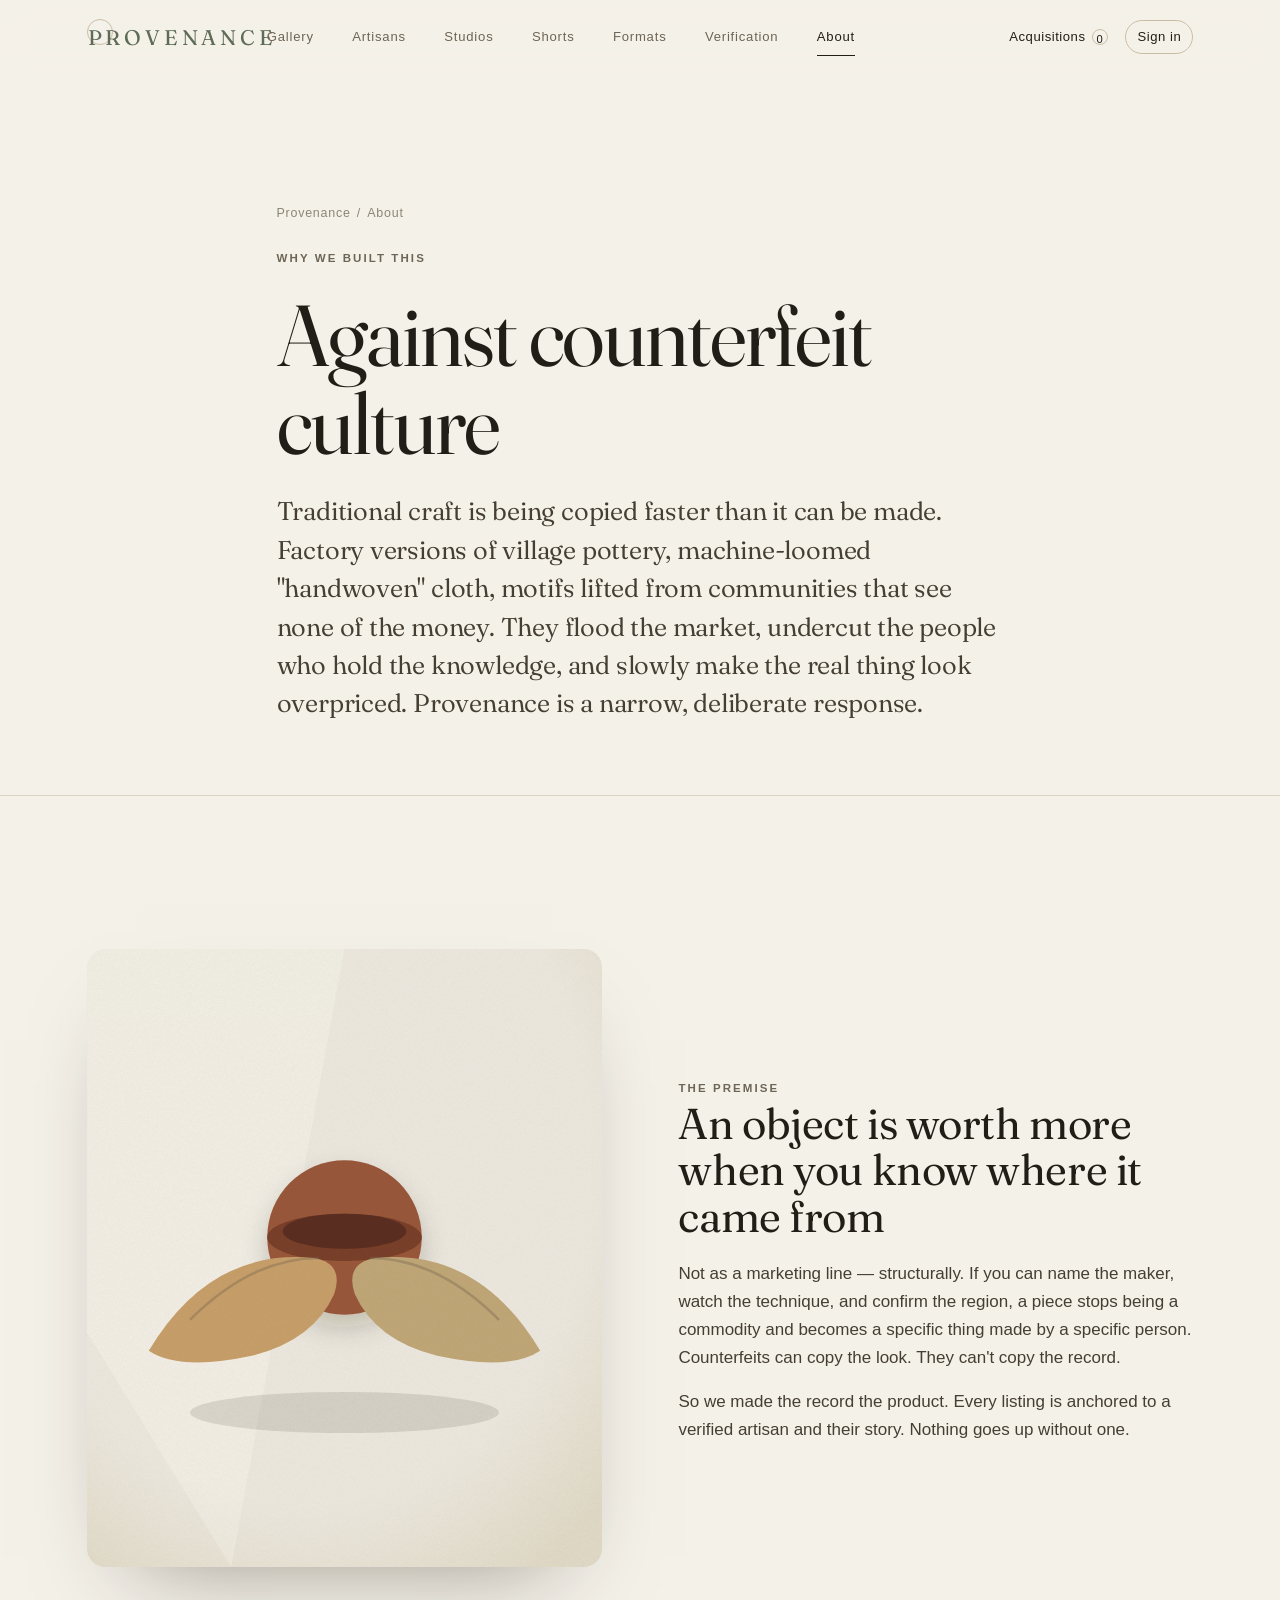
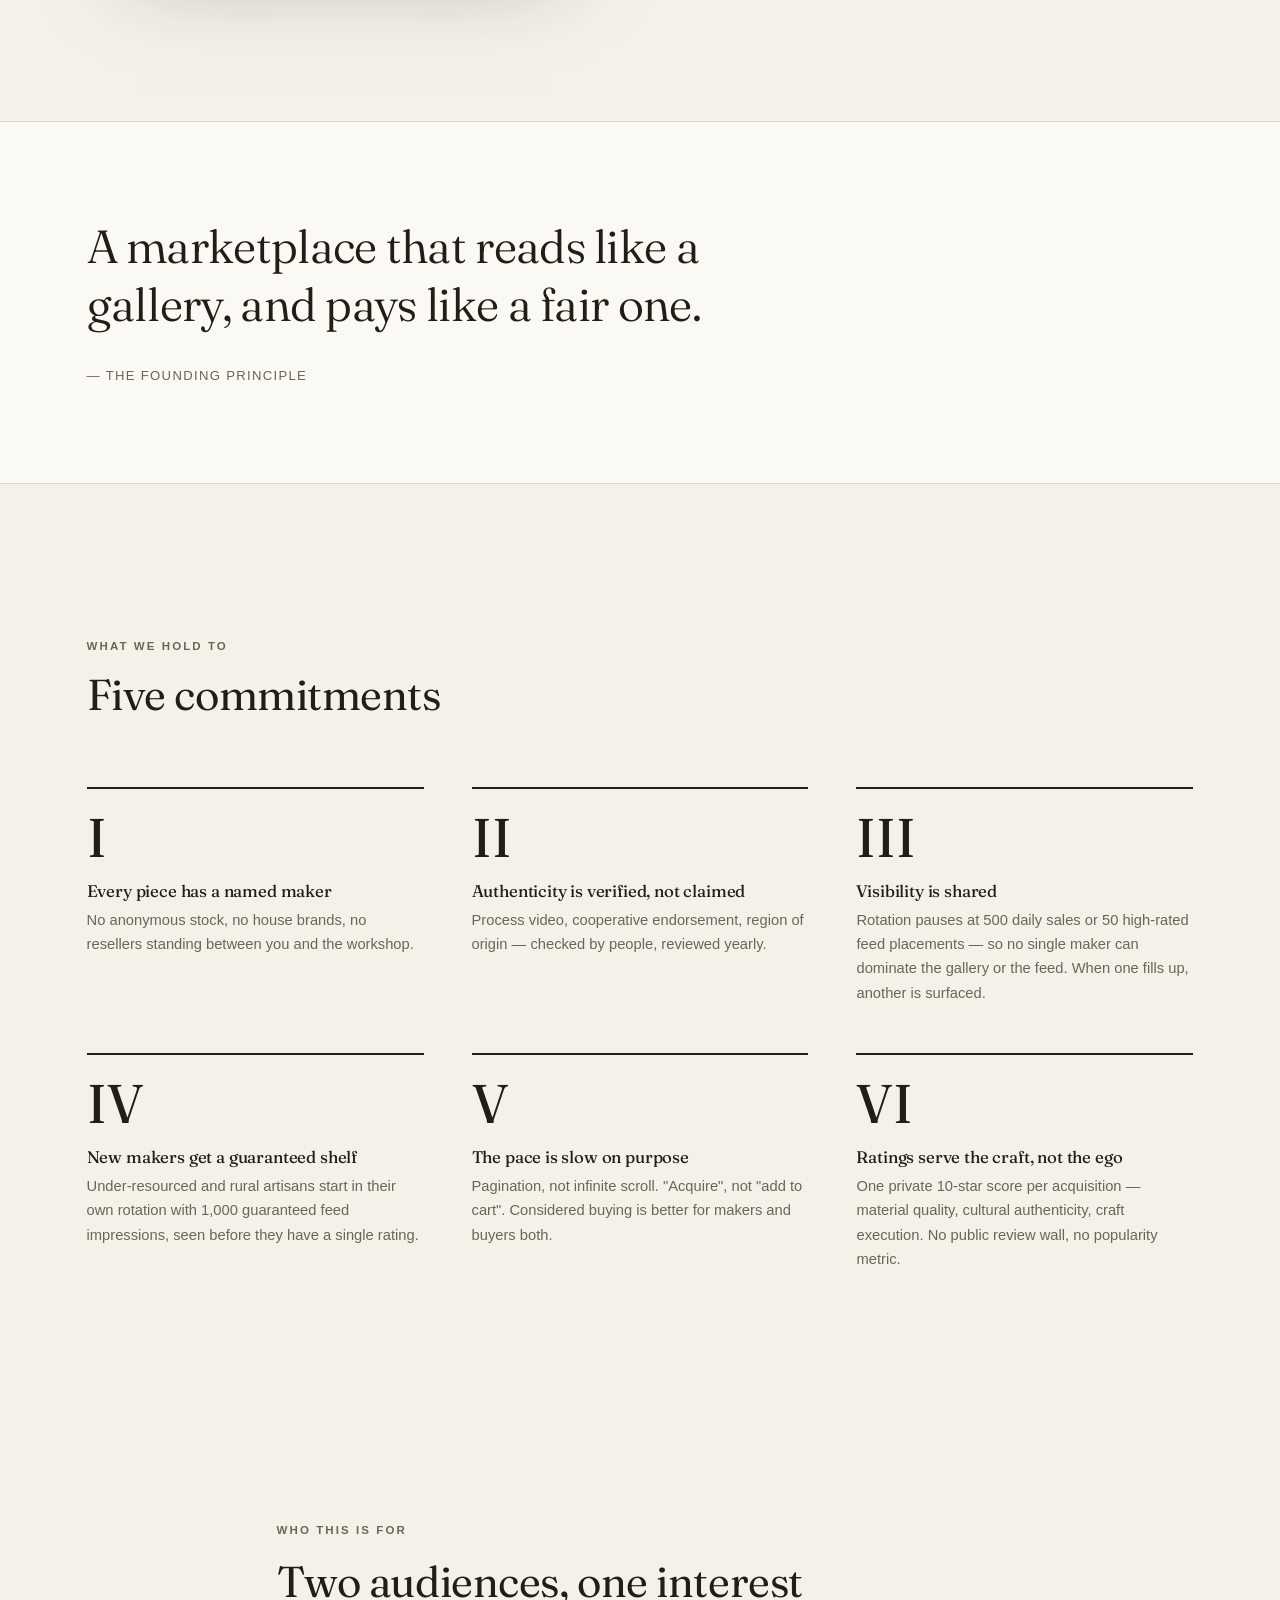
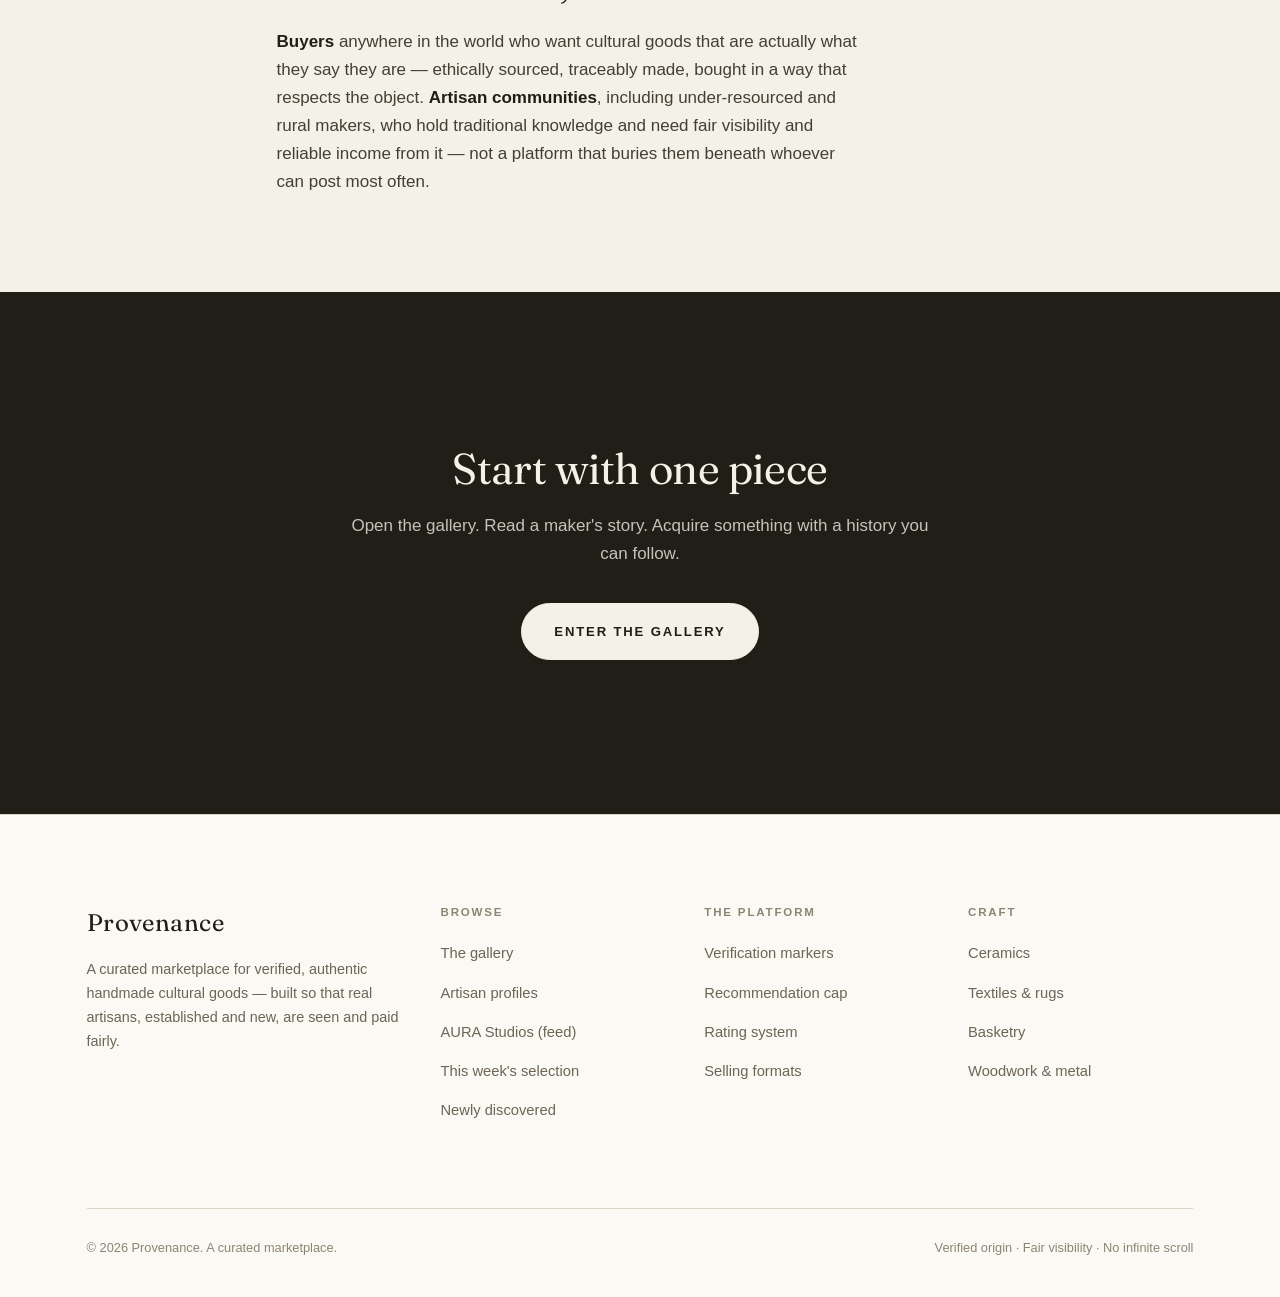
==== commit be16c402: "Add accounts, Studio admin panel, and the ranked Shorts feed Layers an authenticated video platform " ====
--- a/about.html
+++ b/about.html
@@ -152,7 +152,11 @@
   </div>
 </footer>
 
+<script src="assets/js/config.js"></script>
+<script src="assets/js/idb-store.js" defer></script>
+<script src="assets/js/rank.js" defer></script>
 <script src="assets/js/data.js" defer></script>
+<script src="assets/js/backend.js" defer></script>
 <script src="assets/js/main.js" defer></script>
 </body>
 </html>
--- a/assets/css/style.css
+++ b/assets/css/style.css
@@ -1304,3 +1304,647 @@
 .reel--end p { color: rgba(244,241,233,.6); margin: 0 auto; }
 .reel--end .btn { background: #f4f1e9; color: #14110c; border-color: #f4f1e9; }
 
+
+/* =====================================================================
+   PROVENANCE — accounts, onboarding, Shorts feed, admin panel
+   Added for the authenticated video platform. Same tokens, same calm.
+   ===================================================================== */
+
+/* ---------- Nav: account state (injected by main.js) ---------- */
+.nav-account {
+  display: inline-flex;
+  align-items: center;
+  gap: .5em;
+  font-size: .82rem;
+  font-weight: 500;
+  letter-spacing: 0.04em;
+  color: var(--ink);
+  white-space: nowrap;
+  padding: .34rem .7rem;
+  border: 1px solid var(--line-strong);
+  border-radius: 999px;
+  transition: border-color .3s var(--ease), background-color .3s var(--ease);
+}
+.nav-account:hover { border-color: var(--ink); }
+.nav-account .avatar {
+  width: 1.4rem; height: 1.4rem; border-radius: 50%;
+  background: var(--clay); color: var(--paper);
+  display: inline-grid; place-items: center;
+  font-size: .68rem; font-weight: 700; overflow: hidden;
+}
+.nav-account .avatar img { width: 100%; height: 100%; object-fit: cover; }
+.nav-account.is-admin { border-color: var(--sage); }
+
+/* ---------- Centred form shell (auth + onboarding) ---------- */
+.form-shell {
+  min-height: 100svh;
+  display: grid;
+  grid-template-rows: auto 1fr auto;
+}
+.form-shell .form-top {
+  padding: clamp(1.4rem, 4vw, 2.4rem) var(--gutter) 0;
+}
+.form-shell .form-top .brand { font-size: 1.15rem; }
+.form-shell .form-main {
+  display: grid;
+  place-items: center;
+  padding: clamp(2rem, 6vw, 4rem) var(--gutter);
+}
+.form-shell .form-foot {
+  padding: 0 var(--gutter) clamp(1.6rem, 4vw, 2.4rem);
+  text-align: center;
+  color: var(--faint);
+  font-size: .82rem;
+}
+
+.auth-card {
+  width: 100%;
+  max-width: 430px;
+  background: var(--surface);
+  border: 1px solid var(--line);
+  border-radius: var(--r-lg);
+  padding: clamp(1.8rem, 5vw, 2.8rem);
+  box-shadow: var(--shadow-lg);
+}
+.auth-card .eyebrow { display: block; margin-bottom: .8rem; }
+.auth-card h1 { font-size: clamp(1.7rem, 4vw, 2.2rem); margin-bottom: .5rem; }
+.auth-card .sub { color: var(--muted); font-size: .95rem; margin-bottom: 1.8rem; }
+
+.oauth-btn {
+  display: flex;
+  align-items: center;
+  justify-content: center;
+  gap: .7em;
+  width: 100%;
+  padding: .95rem 1.2rem;
+  font-family: var(--sans);
+  font-size: .95rem;
+  font-weight: 550;
+  border-radius: var(--r-md);
+  border: 1px solid var(--line-strong);
+  background: var(--paper);
+  color: var(--ink);
+  transition: transform .3s var(--ease), border-color .3s var(--ease), background-color .3s var(--ease);
+}
+.oauth-btn + .oauth-btn { margin-top: .7rem; }
+.oauth-btn:hover { transform: translateY(-1px); border-color: var(--ink); }
+.oauth-btn svg { width: 18px; height: 18px; }
+.oauth-btn--apple { background: var(--ink); color: var(--paper); border-color: var(--ink); }
+.oauth-btn--apple:hover { background: #000; border-color: #000; }
+@media (prefers-color-scheme: dark) {
+  .oauth-btn--apple { background: var(--paper); color: var(--ink); border-color: var(--paper); }
+}
+
+.auth-divider {
+  display: flex;
+  align-items: center;
+  gap: 1rem;
+  margin: 1.5rem 0;
+  color: var(--faint);
+  font-size: .72rem;
+  letter-spacing: 0.16em;
+  text-transform: uppercase;
+}
+.auth-divider::before, .auth-divider::after {
+  content: ""; flex: 1; height: 1px; background: var(--line);
+}
+
+.field { margin-bottom: 1rem; text-align: left; }
+.field label {
+  display: block;
+  font-size: .78rem;
+  font-weight: 600;
+  letter-spacing: 0.04em;
+  color: var(--ink-soft);
+  margin-bottom: .4rem;
+}
+.field input[type="text"],
+.field input[type="email"],
+.field input[type="number"],
+.field input[type="password"],
+.field select,
+.field textarea {
+  width: 100%;
+  padding: .8rem .9rem;
+  font: inherit;
+  font-size: .95rem;
+  color: var(--ink);
+  background: var(--paper);
+  border: 1px solid var(--line-strong);
+  border-radius: var(--r-md);
+  transition: border-color .25s var(--ease), box-shadow .25s var(--ease);
+}
+.field input:focus, .field select:focus, .field textarea:focus {
+  outline: none;
+  border-color: var(--focus);
+  box-shadow: 0 0 0 3px color-mix(in srgb, var(--focus) 22%, transparent);
+}
+.field .hint { font-size: .78rem; color: var(--faint); margin-top: .35rem; }
+.field-error { color: var(--terracotta); font-size: .82rem; margin-top: .4rem; display: none; }
+.field-error.is-shown { display: block; }
+
+.admin-disclosure {
+  margin-top: 1.4rem;
+  border-top: 1px solid var(--line);
+  padding-top: 1.2rem;
+}
+.admin-disclosure > summary {
+  cursor: pointer;
+  font-size: .82rem;
+  font-weight: 600;
+  color: var(--muted);
+  list-style: none;
+  display: flex;
+  align-items: center;
+  gap: .5em;
+}
+.admin-disclosure > summary::-webkit-details-marker { display: none; }
+.admin-disclosure > summary::before { content: "＋"; font-weight: 400; }
+.admin-disclosure[open] > summary::before { content: "－"; }
+.admin-disclosure .disclosure-body { padding-top: 1rem; }
+
+.form-note {
+  margin-top: 1.4rem;
+  padding: .8rem .9rem;
+  font-size: .8rem;
+  line-height: 1.5;
+  color: var(--muted);
+  background: var(--surface-2);
+  border: 1px dashed var(--line-strong);
+  border-radius: var(--r-md);
+}
+.form-note strong { color: var(--ink); }
+
+/* ---------- Onboarding quiz ---------- */
+.quiz-card {
+  width: 100%;
+  max-width: 640px;
+}
+.quiz-progress {
+  display: flex;
+  gap: .4rem;
+  margin-bottom: 1.6rem;
+}
+.quiz-progress i {
+  flex: 1;
+  height: 3px;
+  border-radius: 999px;
+  background: var(--line);
+}
+.quiz-progress i.is-done { background: var(--clay); }
+.quiz-step h1 { font-size: clamp(1.6rem, 4vw, 2.2rem); margin-bottom: .5rem; }
+.quiz-step .sub { color: var(--muted); margin-bottom: 1.6rem; }
+
+.choice-grid {
+  display: grid;
+  grid-template-columns: repeat(auto-fill, minmax(150px, 1fr));
+  gap: .7rem;
+}
+.choice {
+  position: relative;
+  display: flex;
+  align-items: center;
+  gap: .6em;
+  padding: .9rem 1rem;
+  border: 1px solid var(--line-strong);
+  border-radius: var(--r-md);
+  background: var(--surface);
+  font-size: .9rem;
+  font-weight: 500;
+  color: var(--ink-soft);
+  cursor: pointer;
+  transition: border-color .2s var(--ease), background-color .2s var(--ease), transform .2s var(--ease);
+}
+.choice:hover { transform: translateY(-1px); border-color: var(--ink); }
+.choice input { position: absolute; opacity: 0; pointer-events: none; }
+.choice .tick {
+  width: 1.15rem; height: 1.15rem; flex: none;
+  border: 1.5px solid var(--line-strong);
+  border-radius: 50%;
+  display: inline-grid; place-items: center;
+}
+.choice .tick::after { content: ""; width: .5rem; height: .5rem; border-radius: 50%; background: transparent; }
+.choice input:checked ~ .tick { border-color: var(--clay); }
+.choice input:checked ~ .tick::after { background: var(--clay); }
+.choice:has(input:checked) { border-color: var(--clay); background: color-mix(in srgb, var(--clay) 8%, var(--surface)); color: var(--ink); }
+.choice input:focus-visible ~ .tick { outline: 2px solid var(--focus); outline-offset: 2px; }
+
+.quiz-actions {
+  display: flex;
+  align-items: center;
+  justify-content: space-between;
+  gap: 1rem;
+  margin-top: 2rem;
+}
+.quiz-actions .link { border: none; }
+.text-btn {
+  font-size: .85rem;
+  font-weight: 500;
+  color: var(--muted);
+  padding: .5rem .2rem;
+}
+.text-btn:hover { color: var(--ink); }
+
+/* ---------- Shorts feed ---------- */
+body.shorts {
+  background: #14110c;
+  overflow: hidden;
+}
+.shorts-bar {
+  position: fixed;
+  inset: 0 0 auto 0;
+  z-index: 20;
+  display: flex;
+  align-items: center;
+  justify-content: space-between;
+  gap: 1rem;
+  padding: .9rem clamp(1rem, 4vw, 1.8rem);
+  background: linear-gradient(#14110cd9, #14110c00);
+  pointer-events: none;
+}
+.shorts-bar > * { pointer-events: auto; }
+.shorts-brand {
+  font-family: var(--serif);
+  font-size: 1.05rem;
+  color: #f4f1e9;
+  display: flex;
+  align-items: baseline;
+  gap: .5em;
+}
+.shorts-brand .tiny {
+  font-family: var(--sans);
+  font-size: .58rem;
+  letter-spacing: 0.22em;
+  color: rgba(244,241,233,.5);
+}
+.shorts-bar .exit {
+  display: inline-flex;
+  align-items: center;
+  gap: .45em;
+  font-size: .72rem;
+  letter-spacing: 0.1em;
+  text-transform: uppercase;
+  color: rgba(244,241,233,.65);
+}
+.shorts-bar .exit:hover { color: #f4f1e9; }
+
+.shorts-track {
+  height: 100svh;
+  overflow-y: scroll;
+  scroll-snap-type: y mandatory;
+  -webkit-overflow-scrolling: touch;
+  scrollbar-width: none;
+}
+.shorts-track::-webkit-scrollbar { display: none; }
+
+.short {
+  position: relative;
+  height: 100svh;
+  scroll-snap-align: start;
+  scroll-snap-stop: always;
+  display: flex;
+  align-items: flex-end;
+  justify-content: center;
+  overflow: hidden;
+  background: #14110c;
+}
+.short-media { position: absolute; inset: 0; }
+.short-media video,
+.short-media img {
+  width: 100%; height: 100%;
+  object-fit: cover;
+}
+.short-media::after {
+  content: "";
+  position: absolute; inset: 0;
+  background: linear-gradient(180deg, #14110c66 0%, #14110c00 22%, #14110c00 55%, #14110ccc 100%);
+}
+.short-media.is-poster img { animation: kenburns 18s ease-in-out infinite alternate; }
+@keyframes kenburns { from { transform: scale(1.05); } to { transform: scale(1.16) translateY(-1.5%); } }
+@media (prefers-reduced-motion: reduce) { .short-media.is-poster img { animation: none; transform: scale(1.08); } }
+
+.short-progress {
+  position: absolute;
+  top: 0; left: 0; right: 0;
+  height: 3px;
+  z-index: 8;
+  background: rgba(244,241,233,.15);
+}
+.short-progress i { display: block; height: 100%; width: 0; background: #f4f1e9; }
+
+.short-tap {
+  position: absolute; inset: 0; z-index: 4;
+  border: 0; background: transparent;
+}
+.sample-chip {
+  position: absolute;
+  top: 4.2rem; left: 50%;
+  transform: translateX(-50%);
+  z-index: 8;
+  font-size: .62rem;
+  letter-spacing: 0.14em;
+  text-transform: uppercase;
+  color: rgba(244,241,233,.7);
+  background: rgba(20,17,12,.55);
+  border: 1px solid rgba(244,241,233,.2);
+  padding: .35em .8em;
+  border-radius: 999px;
+  backdrop-filter: blur(6px);
+}
+
+/* right-hand action rail — Shorts-style, muted palette */
+.short-rail {
+  position: relative;
+  z-index: 6;
+  display: flex;
+  flex-direction: column;
+  align-items: center;
+  gap: 1.15rem;
+  padding: 0 clamp(.6rem, 3vw, 1.1rem) 8.5rem 0;
+  margin-left: auto;
+}
+.rail-btn {
+  display: flex;
+  flex-direction: column;
+  align-items: center;
+  gap: .3em;
+  color: #f4f1e9;
+  font-size: .72rem;
+  font-variant-numeric: tabular-nums;
+  letter-spacing: 0.02em;
+}
+.rail-btn .ico {
+  width: 2.9rem; height: 2.9rem;
+  display: grid; place-items: center;
+  border-radius: 50%;
+  background: rgba(20,17,12,.42);
+  border: 1px solid rgba(244,241,233,.16);
+  backdrop-filter: blur(8px);
+  transition: transform .2s var(--ease), background-color .2s var(--ease);
+}
+.rail-btn:hover .ico { transform: translateY(-2px); }
+.rail-btn:active .ico { transform: scale(.92); }
+.rail-btn svg { width: 1.35rem; height: 1.35rem; }
+.rail-btn[aria-pressed="true"] .ico { background: color-mix(in srgb, var(--clay) 60%, transparent); border-color: transparent; }
+.rail-btn[aria-pressed="true"][data-act="like"] .ico { background: color-mix(in srgb, var(--terracotta) 68%, transparent); }
+.rail-btn .maker-portrait {
+  width: 2.9rem; height: 2.9rem; border-radius: 50%;
+  overflow: hidden; border: 1px solid rgba(244,241,233,.3);
+  background: var(--clay);
+}
+.rail-btn .maker-portrait img { width: 100%; height: 100%; object-fit: cover; }
+
+/* the maker / piece card — reuses the studios glass treatment */
+.short-card {
+  position: absolute;
+  left: clamp(1rem, 4vw, 1.8rem);
+  right: clamp(4.8rem, 20vw, 6.5rem);
+  bottom: clamp(1.4rem, 6vw, 2.4rem);
+  z-index: 6;
+  padding: 1.1rem 1.2rem;
+  border-radius: var(--r-lg);
+  background: rgba(20,17,12,.42);
+  border: 1px solid rgba(244,241,233,.14);
+  backdrop-filter: blur(16px) saturate(1.3);
+  -webkit-backdrop-filter: blur(16px) saturate(1.3);
+  color: #f4f1e9;
+}
+.short-card .who {
+  display: flex; align-items: center; gap: .5em;
+  font-size: .82rem; color: rgba(244,241,233,.72);
+  margin-bottom: .5rem;
+}
+.short-card .who .dot { width: 3px; height: 3px; border-radius: 50%; background: rgba(244,241,233,.4); }
+.short-card h2 {
+  font-family: var(--serif);
+  font-size: 1.15rem;
+  color: #f4f1e9;
+  line-height: 1.15;
+  margin-bottom: .3rem;
+}
+.short-card .tech { font-size: .8rem; color: rgba(244,241,233,.6); margin-bottom: .85rem; }
+.short-card .row { display: flex; align-items: center; justify-content: space-between; gap: 1rem; }
+.short-card .price { font-family: var(--serif); font-size: 1.05rem; }
+.short-card .acquire-piece {
+  padding: .7rem 1.15rem;
+  font-family: var(--sans);
+  font-size: .7rem;
+  font-weight: 700;
+  letter-spacing: 0.14em;
+  text-transform: uppercase;
+  color: #14110c;
+  background: #f4f1e9;
+  border-radius: 999px;
+  transition: transform .2s var(--ease), background-color .2s var(--ease);
+}
+.short-card .acquire-piece:hover { transform: translateY(-2px); background: #d9cdb0; }
+.short-card .acquire-piece[disabled] { opacity: .7; cursor: default; }
+
+.short-hint {
+  position: absolute;
+  left: 50%; bottom: 1rem;
+  transform: translateX(-50%);
+  z-index: 6;
+  color: rgba(244,241,233,.55);
+  font-size: .62rem;
+  letter-spacing: 0.16em;
+  text-transform: uppercase;
+  display: flex; flex-direction: column; align-items: center; gap: .3em;
+  animation: bob 2.4s ease-in-out infinite;
+}
+@media (prefers-reduced-motion: reduce) { .short-hint { animation: none; } }
+
+.short-loading, .short-end, .short-empty {
+  height: 100svh;
+  scroll-snap-align: start;
+  display: flex;
+  flex-direction: column;
+  align-items: center;
+  justify-content: center;
+  text-align: center;
+  gap: 1rem;
+  padding: 2rem;
+  color: rgba(244,241,233,.6);
+}
+.short-end h2, .short-empty h2 { color: #f4f1e9; font-family: var(--serif); max-width: 20ch; }
+.short-end .btn, .short-empty .btn { background: #f4f1e9; color: #14110c; border-color: #f4f1e9; }
+.spinner {
+  width: 2rem; height: 2rem;
+  border: 2px solid rgba(244,241,233,.25);
+  border-top-color: #f4f1e9;
+  border-radius: 50%;
+  animation: spin .8s linear infinite;
+}
+@keyframes spin { to { transform: rotate(360deg); } }
+@media (prefers-reduced-motion: reduce) { .spinner { animation-duration: 2s; } }
+
+@media (max-width: 560px) {
+  .short-card { right: clamp(4.4rem, 18vw, 5.4rem); }
+  .short-rail { padding-bottom: 7.5rem; }
+}
+
+/* ---------- Admin panel ---------- */
+body.admin { background: var(--paper); }
+.admin-shell { min-height: 100svh; display: flex; flex-direction: column; }
+.admin-head {
+  position: sticky; top: 0; z-index: 30;
+  display: flex; align-items: center; justify-content: space-between; gap: 1rem;
+  padding: 1rem var(--gutter);
+  background: color-mix(in srgb, var(--paper) 88%, transparent);
+  backdrop-filter: blur(14px);
+  border-bottom: 1px solid var(--line);
+}
+.admin-head .brand { font-size: 1.15rem; }
+.admin-head .who { display: flex; align-items: center; gap: .8rem; font-size: .84rem; color: var(--muted); }
+.admin-head .badge {
+  font-size: .64rem; font-weight: 700; letter-spacing: 0.14em; text-transform: uppercase;
+  color: var(--sage); border: 1px solid var(--sage); border-radius: 999px; padding: .2em .7em;
+}
+
+.admin-main {
+  flex: 1;
+  width: 100%;
+  max-width: 1180px;
+  margin-inline: auto;
+  padding: clamp(1.6rem, 4vw, 2.6rem) var(--gutter) 4rem;
+  display: grid;
+  grid-template-columns: minmax(0, 380px) 1fr;
+  gap: clamp(1.6rem, 4vw, 3rem);
+  align-items: start;
+}
+@media (max-width: 900px) { .admin-main { grid-template-columns: 1fr; } }
+
+.panel {
+  background: var(--surface);
+  border: 1px solid var(--line);
+  border-radius: var(--r-lg);
+  padding: clamp(1.3rem, 3vw, 1.8rem);
+}
+.panel > h2 { font-size: 1.2rem; margin-bottom: .3rem; }
+.panel > .sub { color: var(--muted); font-size: .86rem; margin-bottom: 1.4rem; }
+
+.dropzone {
+  border: 1.5px dashed var(--line-strong);
+  border-radius: var(--r-md);
+  padding: 1.6rem 1rem;
+  text-align: center;
+  color: var(--muted);
+  font-size: .88rem;
+  cursor: pointer;
+  transition: border-color .2s var(--ease), background-color .2s var(--ease);
+}
+.dropzone:hover, .dropzone.is-drag { border-color: var(--clay); background: color-mix(in srgb, var(--clay) 6%, var(--surface)); }
+.dropzone.has-file { border-style: solid; border-color: var(--sage); color: var(--ink); }
+.dropzone strong { display: block; color: var(--ink); margin-bottom: .2rem; }
+.dropzone video { margin: .8rem auto 0; max-height: 180px; border-radius: var(--r-sm); }
+
+.chip-input {
+  display: flex; flex-wrap: wrap; gap: .4rem;
+  padding: .5rem;
+  border: 1px solid var(--line-strong);
+  border-radius: var(--r-md);
+  background: var(--paper);
+}
+.chip-input .tag {
+  display: inline-flex; align-items: center; gap: .4em;
+  font-size: .78rem; font-weight: 500;
+  background: var(--surface-2); border: 1px solid var(--line);
+  border-radius: 999px; padding: .3em .7em;
+}
+.chip-input .tag button { color: var(--faint); font-size: .9rem; line-height: 1; }
+.chip-input .tag button:hover { color: var(--terracotta); }
+.chip-input input {
+  flex: 1; min-width: 8ch;
+  border: none; background: none; padding: .35rem;
+  font: inherit; font-size: .9rem;
+}
+.chip-input input:focus { outline: none; }
+
+.progress-bar {
+  height: 6px; border-radius: 999px;
+  background: var(--line);
+  overflow: hidden; margin-top: 1rem;
+  display: none;
+}
+.progress-bar.is-shown { display: block; }
+.progress-bar i { display: block; height: 100%; width: 0; background: var(--clay); transition: width .3s var(--ease); }
+
+.admin-list { display: flex; flex-direction: column; gap: .8rem; margin-top: 1.4rem; }
+.video-row {
+  display: grid;
+  grid-template-columns: 92px 1fr auto;
+  gap: 1rem;
+  align-items: center;
+  padding: .8rem;
+  border: 1px solid var(--line);
+  border-radius: var(--r-md);
+  background: var(--surface);
+}
+.video-row .thumb {
+  width: 92px; height: 64px; border-radius: var(--r-sm);
+  object-fit: cover; background: var(--surface-2);
+}
+.video-row .meta h4 { font-size: .98rem; margin-bottom: .15rem; }
+.video-row .meta p { font-size: .8rem; color: var(--muted); }
+.video-row .meta .stats { font-size: .74rem; color: var(--faint); margin-top: .3rem; font-variant-numeric: tabular-nums; }
+.video-row .ops { display: flex; flex-direction: column; gap: .4rem; align-items: flex-end; }
+.status-badge {
+  font-size: .62rem; font-weight: 700; letter-spacing: 0.1em; text-transform: uppercase;
+  padding: .2em .6em; border-radius: 999px;
+}
+.status-badge.published { color: var(--sage); background: color-mix(in srgb, var(--sage) 14%, transparent); }
+.status-badge.draft { color: var(--gold); background: color-mix(in srgb, var(--gold) 16%, transparent); }
+.status-badge.archived { color: var(--faint); background: var(--surface-2); }
+.row-op {
+  font-size: .74rem; font-weight: 600;
+  color: var(--muted);
+  padding: .3rem .5rem; border-radius: var(--r-sm);
+}
+.row-op:hover { color: var(--ink); background: var(--surface-2); }
+.row-op.danger:hover { color: var(--terracotta); }
+
+.admin-empty { text-align: center; color: var(--muted); padding: 2.4rem 1rem; font-size: .9rem; }
+
+/* toast + confirm */
+.toast {
+  position: fixed;
+  left: 50%; bottom: 1.6rem;
+  transform: translateX(-50%) translateY(140%);
+  z-index: 200;
+  padding: .8rem 1.2rem;
+  border-radius: 999px;
+  background: var(--ink);
+  color: var(--paper);
+  font-size: .85rem;
+  box-shadow: var(--shadow-lg);
+  transition: transform .35s var(--ease);
+}
+.toast.is-shown { transform: translateX(-50%) translateY(0); }
+.toast.is-error { background: var(--terracotta); }
+
+.modal-scrim {
+  position: fixed; inset: 0; z-index: 210;
+  background: color-mix(in srgb, var(--ink) 45%, transparent);
+  display: grid; place-items: center;
+  padding: 1.5rem;
+  opacity: 0; pointer-events: none;
+  transition: opacity .25s var(--ease);
+}
+.modal-scrim.is-shown { opacity: 1; pointer-events: auto; }
+.modal {
+  width: 100%; max-width: 400px;
+  background: var(--surface);
+  border: 1px solid var(--line);
+  border-radius: var(--r-lg);
+  padding: 1.6rem;
+  box-shadow: var(--shadow-lg);
+  transform: translateY(8px);
+  transition: transform .25s var(--ease);
+}
+.modal-scrim.is-shown .modal { transform: translateY(0); }
+.modal h3 { font-size: 1.15rem; margin-bottom: .5rem; }
+.modal p { font-size: .9rem; color: var(--muted); margin-bottom: 1.4rem; }
+.modal .modal-actions { display: flex; gap: .7rem; justify-content: flex-end; }
+.modal .btn { padding: .7rem 1.3rem; font-size: .72rem; }
+.modal .btn--danger { background: var(--terracotta); border-color: var(--terracotta); color: var(--paper); }
+.modal .btn--danger:hover { background: var(--terracotta); filter: brightness(1.08); }
